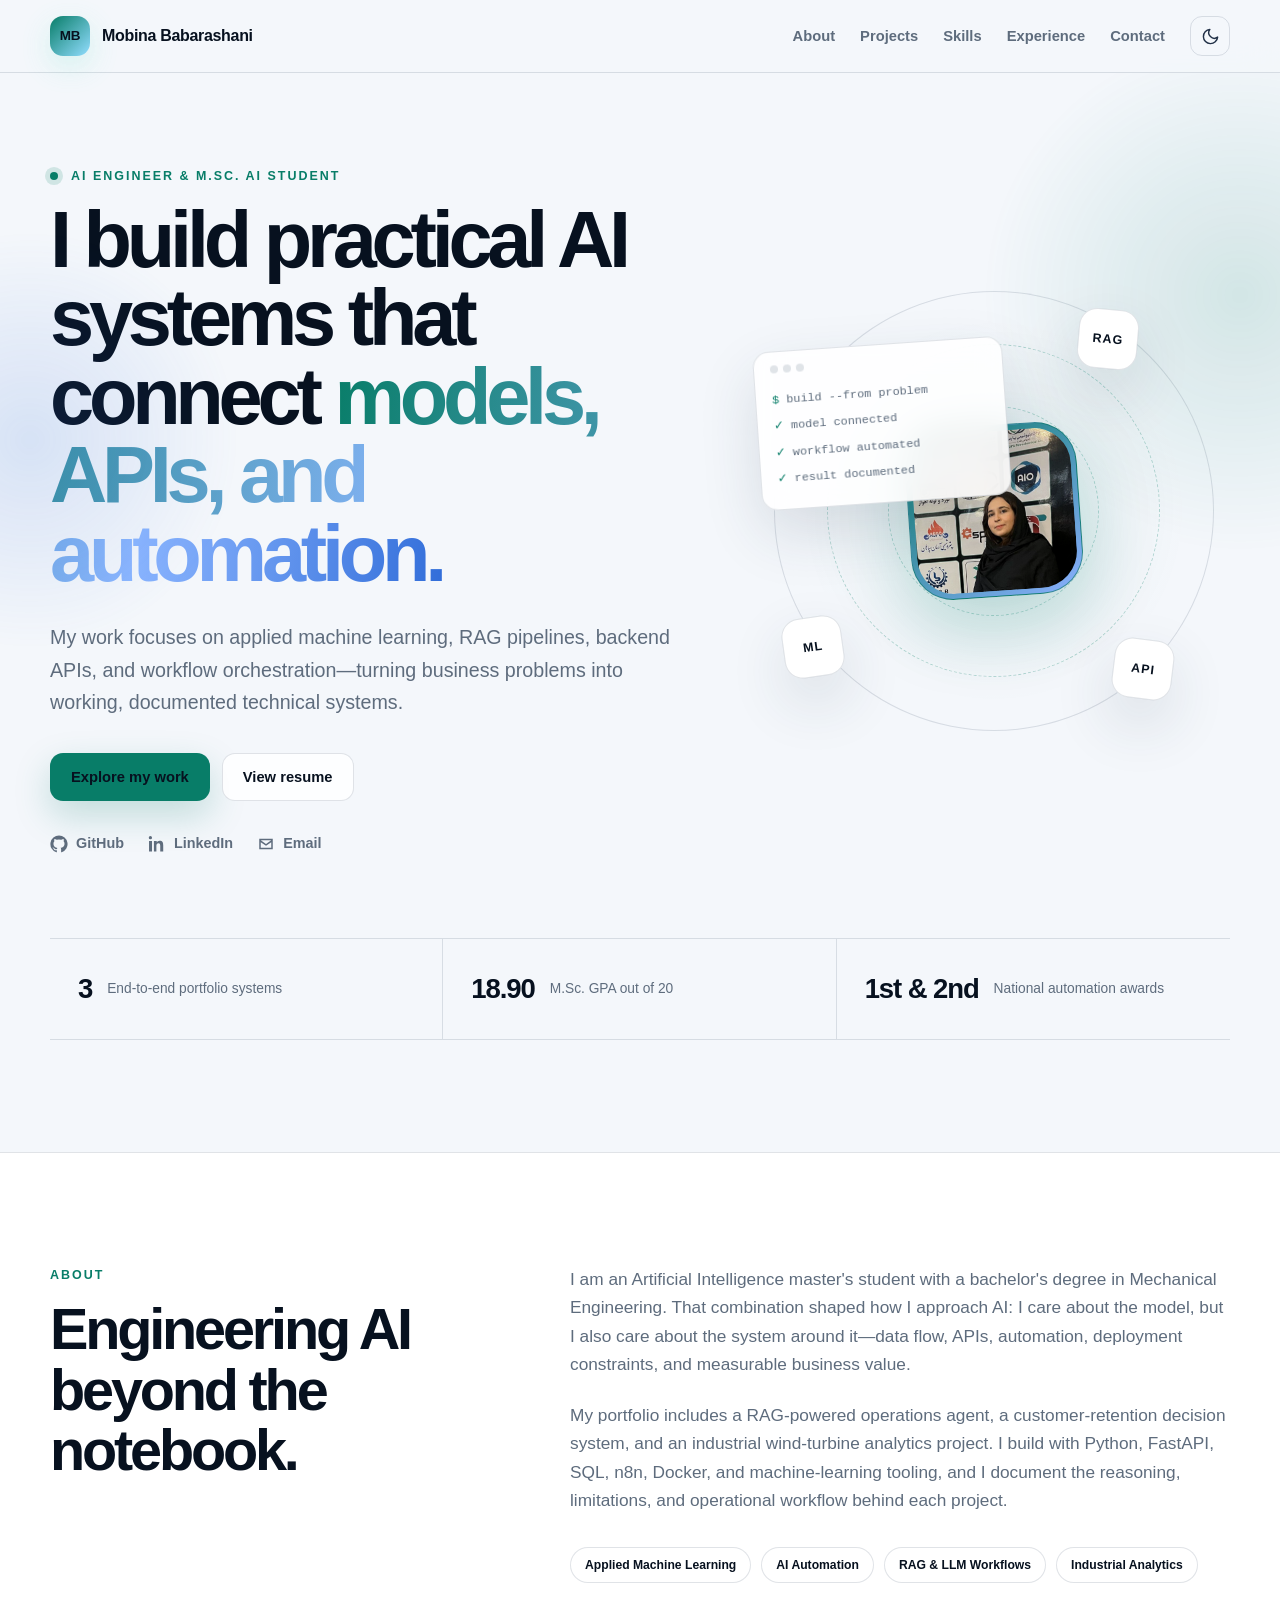
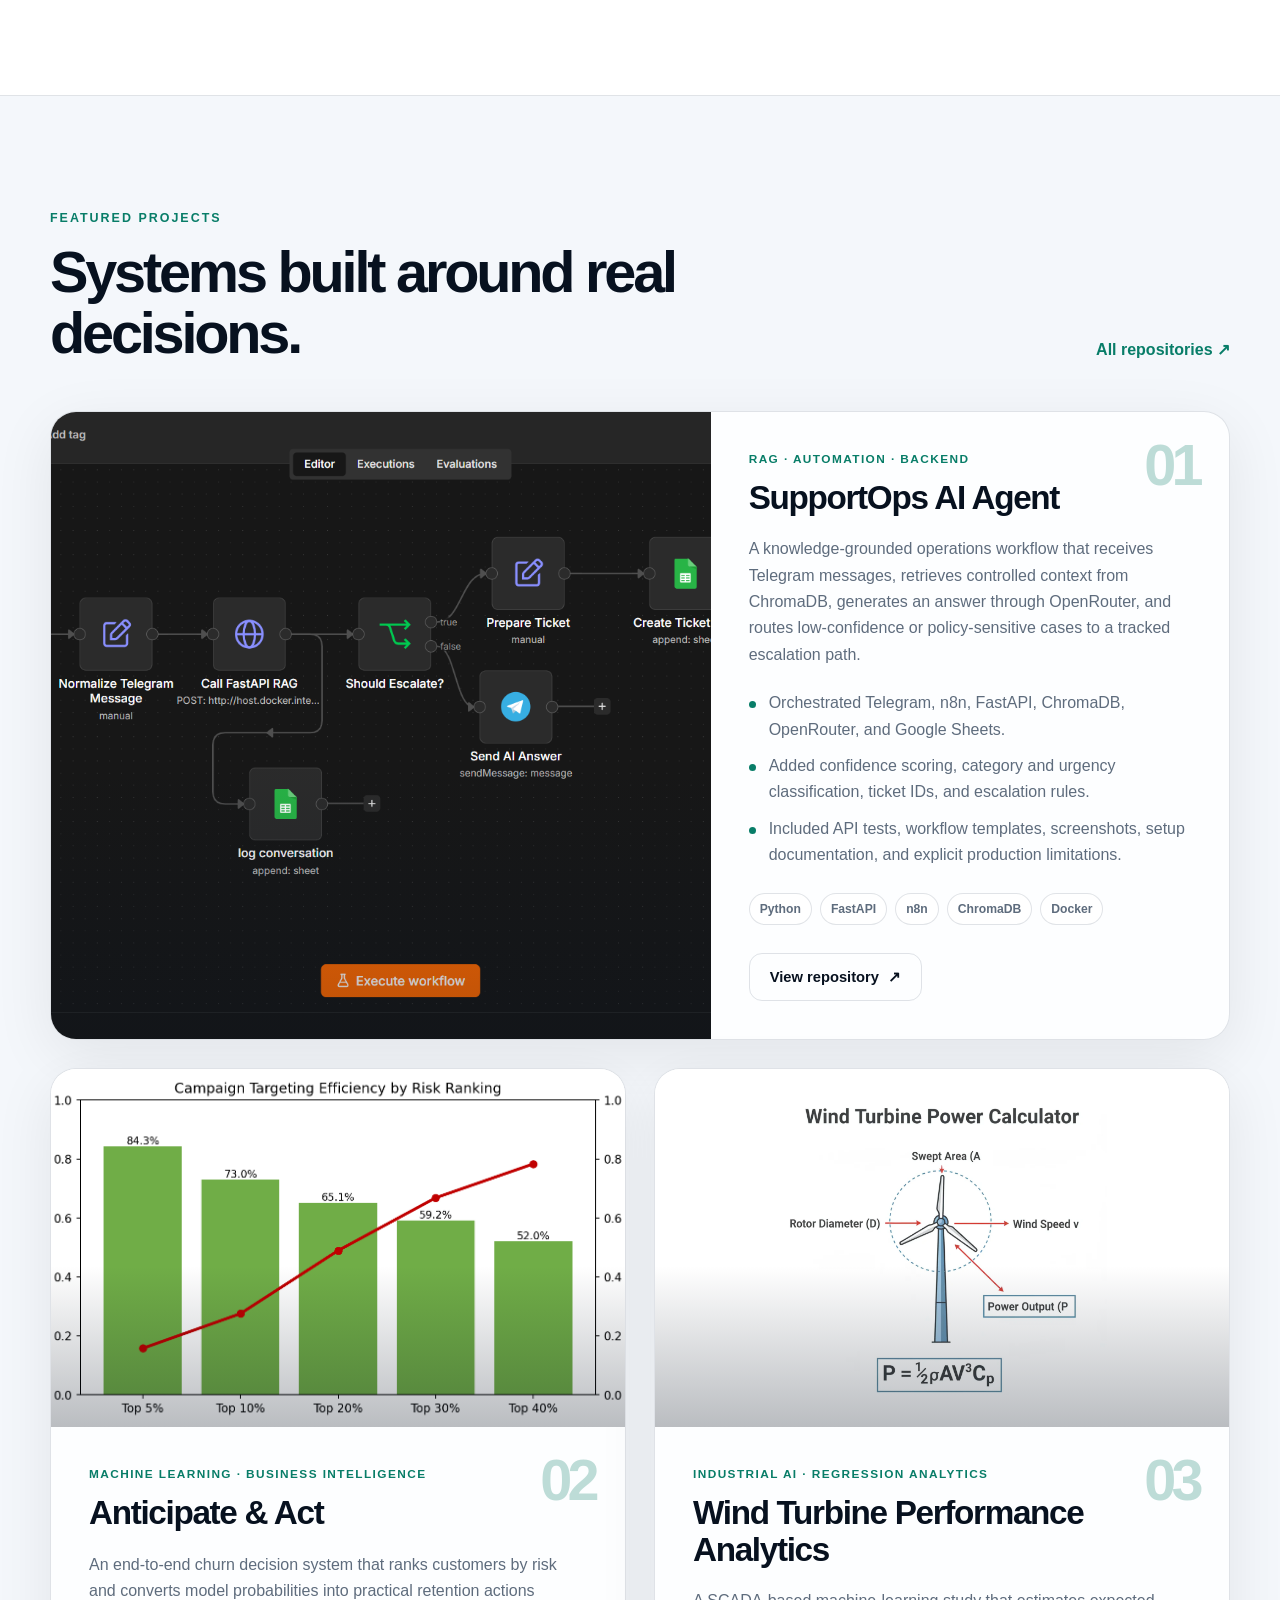
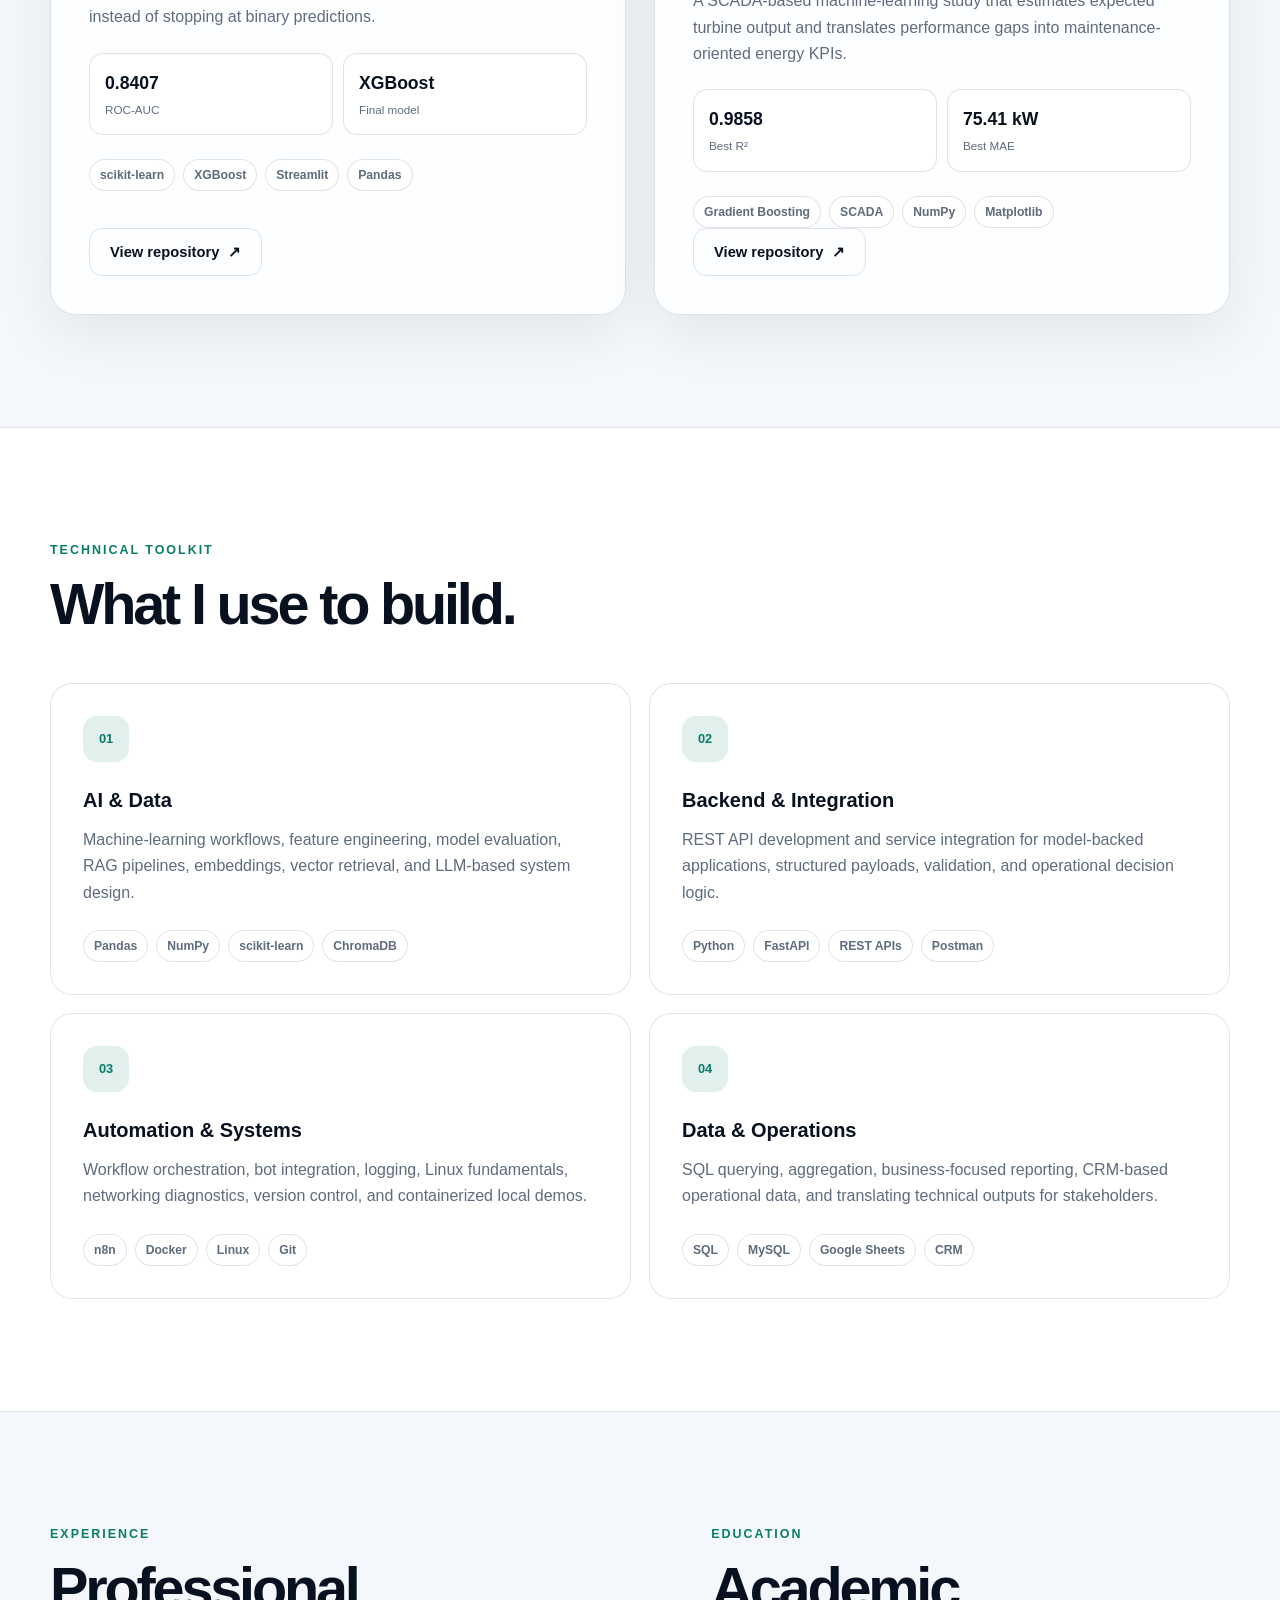
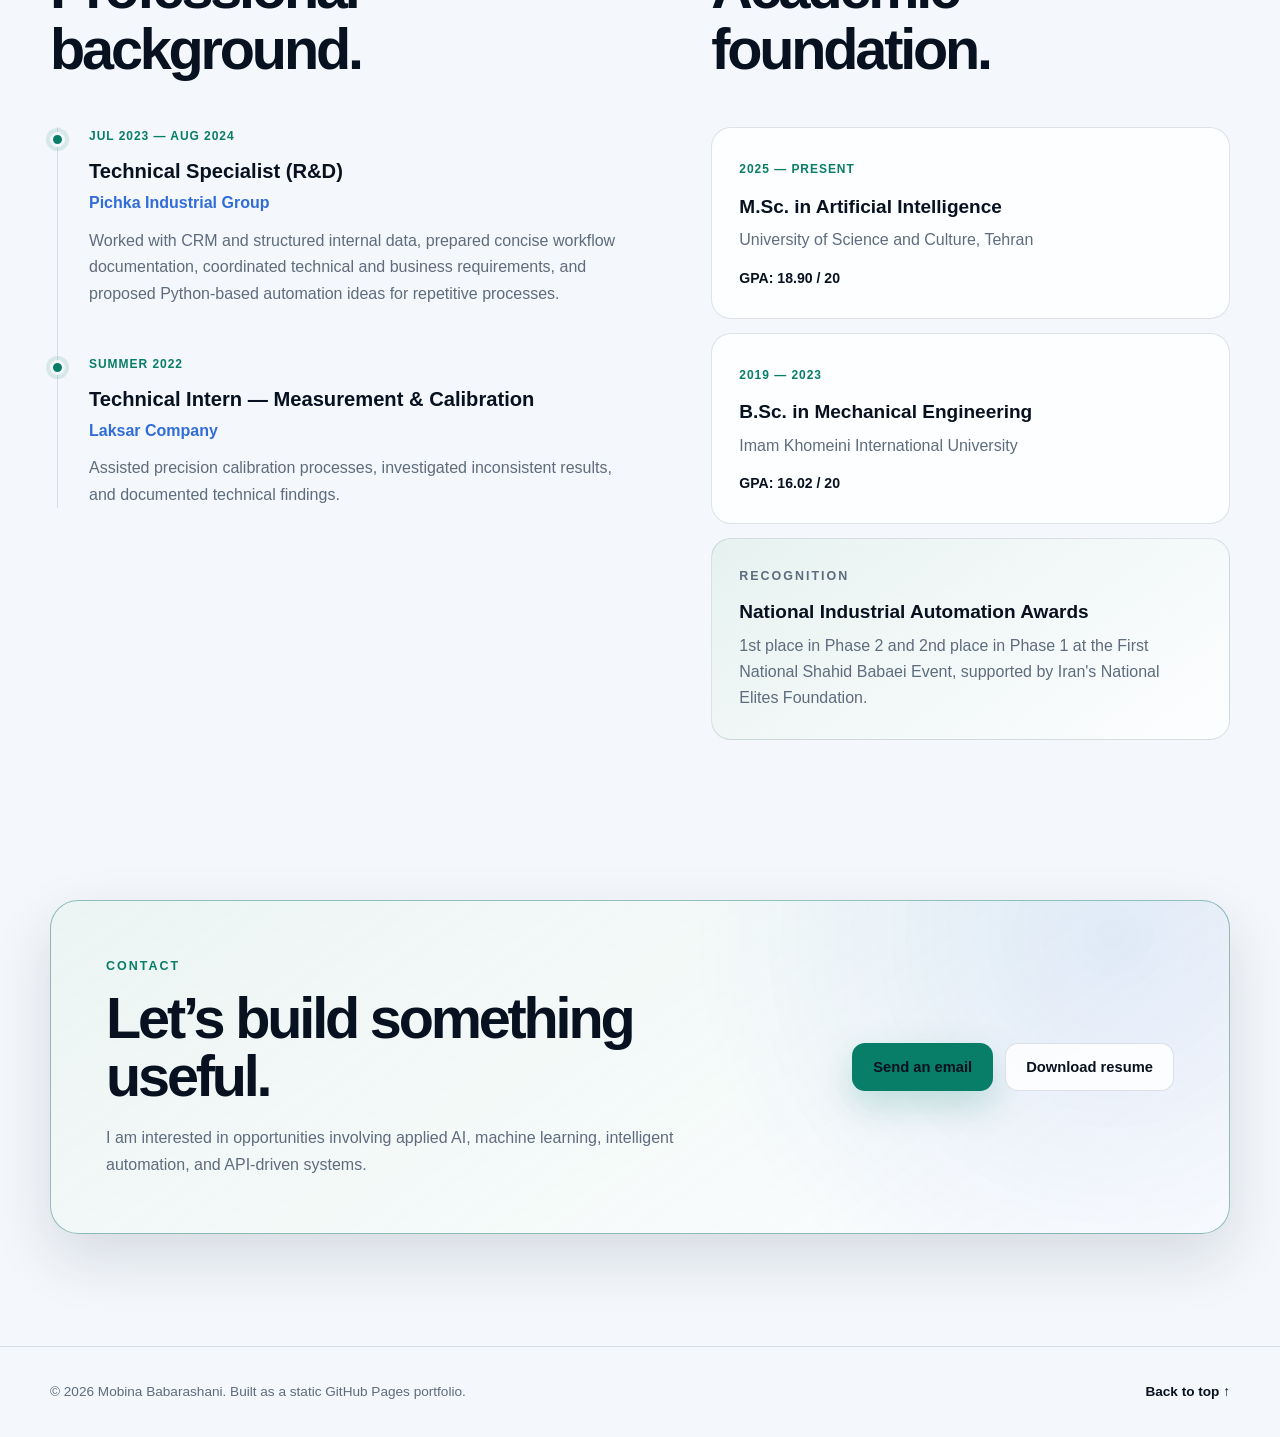
==== index.html @ 26fe984a "Add files via upload Publish personal portfolio website" ====
<!doctype html>
<html lang="en" data-theme="dark">
<head>
  <meta charset="utf-8">
  <meta name="viewport" content="width=device-width, initial-scale=1">
  <meta name="description" content="Portfolio of Mobina Babarashani, an AI Engineer focused on applied machine learning, RAG systems, API orchestration, and workflow automation.">
  <meta name="author" content="Mobina Babarashani">
  <meta name="theme-color" content="#07111f">
  <meta property="og:title" content="Mobina Babarashani | AI Engineer">
  <meta property="og:description" content="Applied machine learning, RAG systems, APIs, and workflow automation.">
  <meta property="og:type" content="website">
  <meta property="og:url" content="https://mobinababarashani.github.io/">
  <meta property="og:image" content="https://mobinababarashani.github.io/assets/images/portfolio-preview.png">
  <meta name="twitter:card" content="summary_large_image">
  <title>Mobina Babarashani | AI Engineer</title>
  <link rel="icon" href="assets/images/favicon.svg" type="image/svg+xml">
  <link rel="stylesheet" href="styles.css">
  <script type="application/ld+json">
  {
    "@context": "https://schema.org",
    "@type": "Person",
    "name": "Mobina Babarashani",
    "jobTitle": "AI Engineer",
    "url": "https://mobinababarashani.github.io/",
    "email": "mailto:mobinababarashani@gmail.com",
    "sameAs": [
      "https://github.com/mobinababarashani",
      "https://ir.linkedin.com/in/mobina-babarashani"
    ],
    "alumniOf": [
      {"@type": "CollegeOrUniversity", "name": "University of Science and Culture"},
      {"@type": "CollegeOrUniversity", "name": "Imam Khomeini International University"}
    ]
  }
  </script>
</head>
<body>
  <a class="skip-link" href="#main-content">Skip to content</a>

  <header class="site-header" id="top">
    <nav class="nav container" aria-label="Primary navigation">
      <a class="brand" href="#top" aria-label="Mobina Babarashani home">
        <span class="brand-mark">MB</span>
        <span class="brand-name">Mobina Babarashani</span>
      </a>

      <button class="nav-toggle" type="button" aria-expanded="false" aria-controls="nav-links" aria-label="Open navigation">
        <span></span><span></span><span></span>
      </button>

      <div class="nav-links" id="nav-links">
        <a href="#about">About</a>
        <a href="#projects">Projects</a>
        <a href="#skills">Skills</a>
        <a href="#experience">Experience</a>
        <a href="#contact">Contact</a>
        <button class="theme-toggle" type="button" aria-label="Switch color theme" title="Switch color theme">
          <svg class="sun-icon" viewBox="0 0 24 24" aria-hidden="true"><circle cx="12" cy="12" r="4"/><path d="M12 2v2M12 20v2M4.93 4.93l1.42 1.42M17.66 17.66l1.41 1.41M2 12h2M20 12h2M4.93 19.07l1.42-1.42M17.66 6.34l1.41-1.41"/></svg>
          <svg class="moon-icon" viewBox="0 0 24 24" aria-hidden="true"><path d="M21 12.79A9 9 0 1 1 11.21 3 7 7 0 0 0 21 12.79z"/></svg>
        </button>
      </div>
    </nav>
  </header>

  <main id="main-content">
    <section class="hero section">
      <div class="hero-glow hero-glow-one" aria-hidden="true"></div>
      <div class="hero-glow hero-glow-two" aria-hidden="true"></div>
      <div class="container hero-grid">
        <div class="hero-copy reveal">
          <p class="eyebrow"><span class="status-dot"></span> AI Engineer & M.Sc. AI Student</p>
          <h1>I build practical AI systems that connect <span>models, APIs, and automation.</span></h1>
          <p class="hero-lead">
            My work focuses on applied machine learning, RAG pipelines, backend APIs, and workflow orchestration—turning business problems into working, documented technical systems.
          </p>
          <div class="hero-actions">
            <a class="button button-primary" href="#projects">Explore my work</a>
            <a class="button button-secondary" href="assets/files/Mobina-Babarashani-Resume.pdf" target="_blank" rel="noopener">View resume</a>
          </div>
          <div class="hero-links" aria-label="Social links">
            <a href="https://github.com/mobinababarashani" target="_blank" rel="noopener noreferrer">
              <svg viewBox="0 0 24 24" aria-hidden="true"><path d="M12 .7a11.5 11.5 0 0 0-3.64 22.41c.58.11.79-.25.79-.56v-2.23c-3.23.7-3.91-1.37-3.91-1.37-.53-1.34-1.29-1.7-1.29-1.7-1.05-.72.08-.7.08-.7 1.17.08 1.78 1.2 1.78 1.2 1.04 1.78 2.72 1.26 3.38.97.1-.75.4-1.26.74-1.55-2.58-.29-5.29-1.29-5.29-5.73 0-1.27.45-2.3 1.2-3.12-.12-.29-.52-1.48.11-3.08 0 0 .98-.31 3.16 1.19a10.94 10.94 0 0 1 5.76 0c2.19-1.5 3.16-1.19 3.16-1.19.63 1.6.23 2.79.11 3.08.75.82 1.2 1.85 1.2 3.12 0 4.45-2.72 5.43-5.31 5.72.42.36.79 1.07.79 2.16v3.21c0 .31.21.68.8.56A11.5 11.5 0 0 0 12 .7Z"/></svg>
              GitHub
            </a>
            <a href="https://ir.linkedin.com/in/mobina-babarashani" target="_blank" rel="noopener noreferrer">
              <svg viewBox="0 0 24 24" aria-hidden="true"><path d="M5.37 3.5A2.18 2.18 0 1 1 1 3.5a2.18 2.18 0 0 1 4.37 0ZM1.38 8h3.98v14H1.38V8Zm6.5 0h3.82v1.91h.05c.53-1.01 1.83-2.08 3.77-2.08 4.03 0 4.78 2.66 4.78 6.11V22h-3.98v-7.14c0-1.7-.03-3.9-2.38-3.9-2.38 0-2.75 1.86-2.75 3.78V22H7.88V8Z"/></svg>
              LinkedIn
            </a>
            <a href="mailto:mobinababarashani@gmail.com">
              <svg viewBox="0 0 24 24" aria-hidden="true"><path d="M3 5h18v14H3V5Zm9 7 7-5H5l7 5Zm0 2.45L5 9.5V17h14V9.5l-7 4.95Z"/></svg>
              Email
            </a>
          </div>
        </div>

        <div class="hero-visual reveal" aria-label="Selected engineering focus areas">
          <div class="orbit-card">
            <div class="profile-portrait"><img src="assets/images/mobina-profile.webp" alt="Portrait of Mobina Babarashani"></div>
            <div class="orbit orbit-one"><span>RAG</span></div>
            <div class="orbit orbit-two"><span>ML</span></div>
            <div class="orbit orbit-three"><span>API</span></div>
            <div class="terminal-card" aria-hidden="true">
              <div class="terminal-top"><i></i><i></i><i></i></div>
              <code><span>$</span> build --from problem<br><span>✓</span> model connected<br><span>✓</span> workflow automated<br><span>✓</span> result documented</code>
            </div>
          </div>
        </div>
      </div>

      <div class="container hero-metrics reveal">
        <div><strong>3</strong><span>End-to-end portfolio systems</span></div>
        <div><strong>18.90</strong><span>M.Sc. GPA out of 20</span></div>
        <div><strong>1st & 2nd</strong><span>National automation awards</span></div>
      </div>
    </section>

    <section class="section section-muted" id="about">
      <div class="container two-column">
        <div class="section-heading reveal">
          <p class="eyebrow">About</p>
          <h2>Engineering AI beyond the notebook.</h2>
        </div>
        <div class="about-copy reveal">
          <p>
            I am an Artificial Intelligence master's student with a bachelor's degree in Mechanical Engineering. That combination shaped how I approach AI: I care about the model, but I also care about the system around it—data flow, APIs, automation, deployment constraints, and measurable business value.
          </p>
          <p>
            My portfolio includes a RAG-powered operations agent, a customer-retention decision system, and an industrial wind-turbine analytics project. I build with Python, FastAPI, SQL, n8n, Docker, and machine-learning tooling, and I document the reasoning, limitations, and operational workflow behind each project.
          </p>
          <div class="focus-list">
            <span>Applied Machine Learning</span>
            <span>AI Automation</span>
            <span>RAG & LLM Workflows</span>
            <span>Industrial Analytics</span>
          </div>
        </div>
      </div>
    </section>

    <section class="section" id="projects">
      <div class="container">
        <div class="section-heading project-heading reveal">
          <div>
            <p class="eyebrow">Featured projects</p>
            <h2>Systems built around real decisions.</h2>
          </div>
          <a class="text-link" href="https://github.com/mobinababarashani?tab=repositories" target="_blank" rel="noopener noreferrer">All repositories <span>↗</span></a>
        </div>

        <article class="project project-featured reveal">
          <div class="project-media">
            <img src="assets/images/supportops-workflow.png" alt="n8n workflow connecting Telegram, FastAPI, Google Sheets, and escalation logic" loading="lazy">
          </div>
          <div class="project-content">
            <div class="project-number">01</div>
            <p class="project-type">RAG · Automation · Backend</p>
            <h3>SupportOps AI Agent</h3>
            <p>
              A knowledge-grounded operations workflow that receives Telegram messages, retrieves controlled context from ChromaDB, generates an answer through OpenRouter, and routes low-confidence or policy-sensitive cases to a tracked escalation path.
            </p>
            <ul class="project-points">
              <li>Orchestrated Telegram, n8n, FastAPI, ChromaDB, OpenRouter, and Google Sheets.</li>
              <li>Added confidence scoring, category and urgency classification, ticket IDs, and escalation rules.</li>
              <li>Included API tests, workflow templates, screenshots, setup documentation, and explicit production limitations.</li>
            </ul>
            <div class="tags"><span>Python</span><span>FastAPI</span><span>n8n</span><span>ChromaDB</span><span>Docker</span></div>
            <a class="button button-project" href="https://github.com/mobinababarashani/telegram-rag-supportops-agent" target="_blank" rel="noopener noreferrer">View repository <span>↗</span></a>
          </div>
        </article>

        <div class="project-grid">
          <article class="project project-card reveal">
            <div class="project-media">
              <img src="assets/images/churn-campaign-lift.png" alt="Campaign targeting efficiency chart for customer churn risk ranking" loading="lazy">
            </div>
            <div class="project-content">
              <div class="project-number">02</div>
              <p class="project-type">Machine Learning · Business Intelligence</p>
              <h3>Anticipate & Act</h3>
              <p>
                An end-to-end churn decision system that ranks customers by risk and converts model probabilities into practical retention actions instead of stopping at binary predictions.
              </p>
              <div class="mini-metrics">
                <div><strong>0.8407</strong><span>ROC-AUC</span></div>
                <div><strong>XGBoost</strong><span>Final model</span></div>
              </div>
              <div class="tags"><span>scikit-learn</span><span>XGBoost</span><span>Streamlit</span><span>Pandas</span></div>
              <a class="button button-project" href="https://github.com/mobinababarashani/Anticipate-Act-Optimizing-Customer-Retention-Strategies" target="_blank" rel="noopener noreferrer">View repository <span>↗</span></a>
            </div>
          </article>

          <article class="project project-card reveal">
            <div class="project-media">
              <img src="assets/images/wind-turbine-power-calculator.webp" alt="Wind turbine power calculator diagram showing rotor diameter, swept area, wind speed, and power output" loading="lazy">
            </div>
            <div class="project-content">
              <div class="project-number">03</div>
              <p class="project-type">Industrial AI · Regression Analytics</p>
              <h3>Wind Turbine Performance Analytics</h3>
              <p>
                A SCADA-based machine-learning study that estimates expected turbine output and translates performance gaps into maintenance-oriented energy KPIs.
              </p>
              <div class="mini-metrics">
                <div><strong>0.9858</strong><span>Best R²</span></div>
                <div><strong>75.41 kW</strong><span>Best MAE</span></div>
              </div>
              <div class="tags"><span>Gradient Boosting</span><span>SCADA</span><span>NumPy</span><span>Matplotlib</span></div>
              <a class="button button-project" href="https://github.com/mobinababarashani/wind-turbine-power-prediction" target="_blank" rel="noopener noreferrer">View repository <span>↗</span></a>
            </div>
          </article>
        </div>
      </div>
    </section>

    <section class="section section-muted" id="skills">
      <div class="container">
        <div class="section-heading reveal">
          <p class="eyebrow">Technical toolkit</p>
          <h2>What I use to build.</h2>
        </div>
        <div class="skills-grid">
          <article class="skill-card reveal">
            <div class="skill-icon">01</div>
            <h3>AI & Data</h3>
            <p>Machine-learning workflows, feature engineering, model evaluation, RAG pipelines, embeddings, vector retrieval, and LLM-based system design.</p>
            <div class="tags"><span>Pandas</span><span>NumPy</span><span>scikit-learn</span><span>ChromaDB</span></div>
          </article>
          <article class="skill-card reveal">
            <div class="skill-icon">02</div>
            <h3>Backend & Integration</h3>
            <p>REST API development and service integration for model-backed applications, structured payloads, validation, and operational decision logic.</p>
            <div class="tags"><span>Python</span><span>FastAPI</span><span>REST APIs</span><span>Postman</span></div>
          </article>
          <article class="skill-card reveal">
            <div class="skill-icon">03</div>
            <h3>Automation & Systems</h3>
            <p>Workflow orchestration, bot integration, logging, Linux fundamentals, networking diagnostics, version control, and containerized local demos.</p>
            <div class="tags"><span>n8n</span><span>Docker</span><span>Linux</span><span>Git</span></div>
          </article>
          <article class="skill-card reveal">
            <div class="skill-icon">04</div>
            <h3>Data & Operations</h3>
            <p>SQL querying, aggregation, business-focused reporting, CRM-based operational data, and translating technical outputs for stakeholders.</p>
            <div class="tags"><span>SQL</span><span>MySQL</span><span>Google Sheets</span><span>CRM</span></div>
          </article>
        </div>
      </div>
    </section>

    <section class="section" id="experience">
      <div class="container experience-layout">
        <div>
          <div class="section-heading reveal">
            <p class="eyebrow">Experience</p>
            <h2>Professional background.</h2>
          </div>
          <div class="timeline">
            <article class="timeline-item reveal">
              <div class="timeline-marker"></div>
              <div class="timeline-time">Jul 2023 — Aug 2024</div>
              <h3>Technical Specialist (R&D)</h3>
              <p class="timeline-place">Pichka Industrial Group</p>
              <p>Worked with CRM and structured internal data, prepared concise workflow documentation, coordinated technical and business requirements, and proposed Python-based automation ideas for repetitive processes.</p>
            </article>
            <article class="timeline-item reveal">
              <div class="timeline-marker"></div>
              <div class="timeline-time">Summer 2022</div>
              <h3>Technical Intern — Measurement & Calibration</h3>
              <p class="timeline-place">Laksar Company</p>
              <p>Assisted precision calibration processes, investigated inconsistent results, and documented technical findings.</p>
            </article>
          </div>
        </div>

        <div>
          <div class="section-heading reveal">
            <p class="eyebrow">Education</p>
            <h2>Academic foundation.</h2>
          </div>
          <div class="education-cards">
            <article class="education-card reveal">
              <span>2025 — Present</span>
              <h3>M.Sc. in Artificial Intelligence</h3>
              <p>University of Science and Culture, Tehran</p>
              <strong>GPA: 18.90 / 20</strong>
            </article>
            <article class="education-card reveal">
              <span>2019 — 2023</span>
              <h3>B.Sc. in Mechanical Engineering</h3>
              <p>Imam Khomeini International University</p>
              <strong>GPA: 16.02 / 20</strong>
            </article>
            <article class="award-card reveal">
              <p class="eyebrow">Recognition</p>
              <h3>National Industrial Automation Awards</h3>
              <p>1st place in Phase 2 and 2nd place in Phase 1 at the First National Shahid Babaei Event, supported by Iran's National Elites Foundation.</p>
            </article>
          </div>
        </div>
      </div>
    </section>

    <section class="section contact-section" id="contact">
      <div class="container contact-card reveal">
        <div>
          <p class="eyebrow">Contact</p>
          <h2>Let’s build something useful.</h2>
          <p>I am interested in opportunities involving applied AI, machine learning, intelligent automation, and API-driven systems.</p>
        </div>
        <div class="contact-actions">
          <a class="button button-primary" href="mailto:mobinababarashani@gmail.com">Send an email</a>
          <a class="button button-secondary" href="assets/files/Mobina-Babarashani-Resume.pdf" download>Download resume</a>
        </div>
      </div>
    </section>
  </main>

  <footer class="site-footer">
    <div class="container footer-inner">
      <p>© <span id="year"></span> Mobina Babarashani. Built as a static GitHub Pages portfolio.</p>
      <a href="#top">Back to top ↑</a>
    </div>
  </footer>

  <script src="script.js"></script>
</body>
</html>
---- styles.css ----
:root {
  --bg: #07111f;
  --bg-elevated: #0b1728;
  --bg-soft: #0d1c30;
  --surface: rgba(17, 32, 51, 0.78);
  --surface-solid: #112033;
  --text: #f4f7fb;
  --text-muted: #a9b6c7;
  --heading: #ffffff;
  --border: rgba(158, 177, 199, 0.18);
  --accent: #65e6c4;
  --accent-strong: #25cda1;
  --accent-blue: #77a8ff;
  --shadow: 0 28px 80px rgba(0, 0, 0, 0.28);
  --header-bg: rgba(7, 17, 31, 0.82);
  --max-width: 1180px;
}

html[data-theme="light"] {
  --bg: #f4f7fb;
  --bg-elevated: #ffffff;
  --bg-soft: #eaf0f7;
  --surface: rgba(255, 255, 255, 0.82);
  --surface-solid: #ffffff;
  --text: #213047;
  --text-muted: #5e6c7d;
  --heading: #07111f;
  --border: rgba(20, 45, 75, 0.13);
  --accent: #087d68;
  --accent-strong: #006b57;
  --accent-blue: #316dd9;
  --shadow: 0 24px 60px rgba(32, 54, 80, 0.14);
  --header-bg: rgba(244, 247, 251, 0.86);
}

* { box-sizing: border-box; }
html { scroll-behavior: smooth; scroll-padding-top: 88px; }
body {
  margin: 0;
  background: var(--bg);
  color: var(--text);
  font-family: Inter, ui-sans-serif, -apple-system, BlinkMacSystemFont, "Segoe UI", sans-serif;
  line-height: 1.65;
  text-rendering: optimizeLegibility;
  transition: background-color .25s ease, color .25s ease;
}

body::before {
  content: "";
  position: fixed;
  inset: 0;
  pointer-events: none;
  opacity: .24;
  background-image: linear-gradient(rgba(255,255,255,.018) 1px, transparent 1px), linear-gradient(90deg, rgba(255,255,255,.018) 1px, transparent 1px);
  background-size: 36px 36px;
  mask-image: linear-gradient(to bottom, black, transparent 65%);
  z-index: -1;
}

img { display: block; max-width: 100%; }
a { color: inherit; }
button, a { -webkit-tap-highlight-color: transparent; }

.skip-link {
  position: fixed;
  left: 16px;
  top: -60px;
  z-index: 9999;
  padding: 10px 14px;
  background: var(--accent);
  color: #07111f;
  border-radius: 10px;
  text-decoration: none;
  font-weight: 800;
}
.skip-link:focus { top: 16px; }

.container { width: min(calc(100% - 40px), var(--max-width)); margin-inline: auto; }
.section { position: relative; padding: 112px 0; overflow: clip; }
.section-muted { background: var(--bg-elevated); border-block: 1px solid var(--border); }

.site-header {
  position: fixed;
  inset: 0 0 auto;
  z-index: 1000;
  background: var(--header-bg);
  border-bottom: 1px solid var(--border);
  backdrop-filter: blur(18px);
}
.nav { min-height: 72px; display: flex; align-items: center; justify-content: space-between; gap: 28px; }
.brand { display: inline-flex; align-items: center; gap: 12px; text-decoration: none; font-weight: 800; letter-spacing: -.02em; }
.brand-mark { display: grid; place-items: center; width: 40px; height: 40px; border-radius: 13px; color: #07111f; background: linear-gradient(135deg, var(--accent), #92ddff); font-size: .84rem; box-shadow: 0 10px 30px rgba(75, 220, 187, .2); }
.brand-name { color: var(--heading); }
.nav-links { display: flex; align-items: center; gap: 25px; }
.nav-links > a { position: relative; color: var(--text-muted); font-size: .92rem; font-weight: 650; text-decoration: none; }
.nav-links > a::after { content: ""; position: absolute; left: 0; right: 100%; bottom: -8px; height: 2px; background: var(--accent); transition: right .2s ease; }
.nav-links > a:hover, .nav-links > a:focus-visible { color: var(--heading); }
.nav-links > a:hover::after, .nav-links > a:focus-visible::after { right: 0; }

.theme-toggle, .nav-toggle { border: 0; cursor: pointer; color: var(--text); background: transparent; }
.theme-toggle { width: 40px; height: 40px; display: grid; place-items: center; border: 1px solid var(--border); border-radius: 12px; }
.theme-toggle:hover { background: var(--bg-soft); }
.theme-toggle svg { width: 19px; height: 19px; fill: none; stroke: currentColor; stroke-width: 1.8; stroke-linecap: round; stroke-linejoin: round; }
html[data-theme="dark"] .sun-icon { display: block; }
html[data-theme="dark"] .moon-icon { display: none; }
html[data-theme="light"] .sun-icon { display: none; }
html[data-theme="light"] .moon-icon { display: block; }
.nav-toggle { display: none; width: 42px; height: 42px; padding: 9px; }
.nav-toggle span { display: block; height: 2px; margin: 5px 0; background: currentColor; border-radius: 2px; transition: transform .2s ease, opacity .2s ease; }

.hero { min-height: 100vh; padding-top: 166px; display: block; }
.hero-grid { display: grid; grid-template-columns: minmax(0, 1.14fr) minmax(360px, .86fr); align-items: center; gap: 80px; }
.eyebrow { margin: 0 0 14px; color: var(--accent); font-size: .78rem; font-weight: 800; letter-spacing: .16em; text-transform: uppercase; }
.status-dot { display: inline-block; width: 8px; height: 8px; margin-right: 8px; border-radius: 50%; background: var(--accent); box-shadow: 0 0 0 5px color-mix(in srgb, var(--accent) 15%, transparent); }
.hero h1 { max-width: 770px; margin: 0; color: var(--heading); font-size: clamp(3.25rem, 6.2vw, 6.4rem); line-height: .99; letter-spacing: -.066em; }
.hero h1 span { color: transparent; background: linear-gradient(100deg, var(--accent), #8cb6ff 68%, var(--accent-blue)); background-clip: text; -webkit-background-clip: text; }
.hero-lead { max-width: 700px; margin: 28px 0 0; color: var(--text-muted); font-size: clamp(1.05rem, 1.7vw, 1.23rem); }
.hero-actions, .contact-actions { display: flex; flex-wrap: wrap; gap: 12px; margin-top: 34px; }
.button { display: inline-flex; align-items: center; justify-content: center; gap: 9px; min-height: 48px; padding: 0 20px; border: 1px solid transparent; border-radius: 13px; font-size: .92rem; font-weight: 800; text-decoration: none; transition: transform .18s ease, background-color .18s ease, border-color .18s ease; }
.button:hover { transform: translateY(-2px); }
.button-primary { background: var(--accent); color: #07111f; box-shadow: 0 14px 36px color-mix(in srgb, var(--accent) 22%, transparent); }
.button-primary:hover { background: color-mix(in srgb, var(--accent) 88%, white); }
.button-secondary { color: var(--heading); border-color: var(--border); background: var(--surface); }
.button-secondary:hover { border-color: color-mix(in srgb, var(--accent) 58%, var(--border)); }
.hero-links { display: flex; flex-wrap: wrap; gap: 24px; margin-top: 31px; }
.hero-links a { display: inline-flex; align-items: center; gap: 8px; color: var(--text-muted); font-weight: 700; font-size: .9rem; text-decoration: none; }
.hero-links a:hover { color: var(--heading); }
.hero-links svg { width: 18px; height: 18px; fill: currentColor; }

.hero-visual { position: relative; min-height: 520px; display: grid; place-items: center; }
.orbit-card { position: relative; width: min(440px, 100%); aspect-ratio: 1; display: grid; place-items: center; border: 1px solid var(--border); border-radius: 50%; background: radial-gradient(circle at center, color-mix(in srgb, var(--accent) 9%, transparent), transparent 62%); }
.orbit-card::before, .orbit-card::after { content: ""; position: absolute; inset: 12%; border: 1px dashed color-mix(in srgb, var(--accent) 28%, transparent); border-radius: 50%; animation: spin 30s linear infinite; }
.orbit-card::after { inset: 26%; animation-direction: reverse; animation-duration: 22s; }
.profile-portrait { position: relative; z-index: 2; width: 172px; height: 172px; padding: 5px; overflow: hidden; border: 1px solid color-mix(in srgb, var(--accent) 54%, var(--border)); border-radius: 42px; background: linear-gradient(145deg, var(--accent), #8aafff); box-shadow: 0 28px 70px color-mix(in srgb, var(--accent) 22%, transparent); transform: rotate(-4deg); }
.profile-portrait img { display: block; width: 100%; height: 100%; border-radius: 37px; object-fit: cover; object-position: center; }
.orbit { position: absolute; z-index: 3; display: grid; place-items: center; width: 60px; height: 60px; border: 1px solid var(--border); border-radius: 18px; background: var(--surface-solid); box-shadow: var(--shadow); color: var(--heading); font-size: .78rem; font-weight: 900; letter-spacing: .08em; }
.orbit-one { top: 4%; right: 17%; transform: rotate(5deg); }
.orbit-two { bottom: 12%; left: 2%; transform: rotate(-8deg); }
.orbit-three { bottom: 7%; right: 9%; transform: rotate(7deg); }
.terminal-card { position: absolute; left: -4%; top: 12%; z-index: 4; width: 250px; padding: 13px 16px 18px; border: 1px solid var(--border); border-radius: 16px; background: color-mix(in srgb, var(--bg-elevated) 88%, transparent); box-shadow: var(--shadow); backdrop-filter: blur(16px); transform: rotate(-4deg); }
.terminal-top { display: flex; gap: 5px; margin-bottom: 12px; }
.terminal-top i { width: 8px; height: 8px; border-radius: 50%; background: var(--border); }
.terminal-card code { color: var(--text-muted); font-family: "SFMono-Regular", Consolas, monospace; font-size: .74rem; line-height: 1.8; }
.terminal-card code span { color: var(--accent); }
.hero-glow { position: absolute; border-radius: 50%; filter: blur(4px); pointer-events: none; }
.hero-glow-one { width: 420px; height: 420px; left: -180px; top: 20%; background: radial-gradient(circle, color-mix(in srgb, var(--accent-blue) 15%, transparent), transparent 70%); }
.hero-glow-two { width: 520px; height: 520px; right: -220px; top: 3%; background: radial-gradient(circle, color-mix(in srgb, var(--accent) 14%, transparent), transparent 70%); }
.hero-metrics { display: grid; grid-template-columns: repeat(3, 1fr); margin-top: 82px; border-block: 1px solid var(--border); }
.hero-metrics div { display: grid; grid-template-columns: auto 1fr; align-items: center; gap: 15px; min-height: 100px; padding: 22px 28px; border-right: 1px solid var(--border); }
.hero-metrics div:last-child { border-right: 0; }
.hero-metrics strong { color: var(--heading); font-size: 1.72rem; letter-spacing: -.04em; white-space: nowrap; }
.hero-metrics span { color: var(--text-muted); font-size: .86rem; line-height: 1.4; }

.section-heading { margin-bottom: 48px; }
.section-heading h2 { max-width: 720px; margin: 0; color: var(--heading); font-size: clamp(2.25rem, 4.5vw, 4.4rem); line-height: 1.05; letter-spacing: -.055em; }
.two-column { display: grid; grid-template-columns: .8fr 1.2fr; gap: 80px; align-items: start; }
.about-copy { max-width: 720px; }
.about-copy p { margin: 0 0 22px; color: var(--text-muted); font-size: 1.08rem; }
.focus-list { display: flex; flex-wrap: wrap; gap: 10px; margin-top: 32px; }
.focus-list span, .tags span { display: inline-flex; align-items: center; min-height: 30px; padding: 5px 10px; border: 1px solid var(--border); border-radius: 999px; background: color-mix(in srgb, var(--surface-solid) 70%, transparent); color: var(--text-muted); font-size: .76rem; font-weight: 750; }
.focus-list span { color: var(--heading); min-height: 36px; padding-inline: 14px; }

.project-heading { display: flex; align-items: end; justify-content: space-between; gap: 32px; }
.text-link { flex: none; color: var(--accent); font-weight: 800; text-decoration: none; }
.text-link:hover span { display: inline-block; transform: translate(2px, -2px); }
.project { border: 1px solid var(--border); border-radius: 26px; background: var(--surface); box-shadow: 0 16px 60px rgba(0,0,0,.08); overflow: hidden; }
.project-featured { display: grid; grid-template-columns: 1.12fr .88fr; margin-bottom: 28px; }
.project-grid { display: grid; grid-template-columns: repeat(2, 1fr); gap: 28px; }
.project-card { display: flex; flex-direction: column; }
.project-media { position: relative; overflow: hidden; min-height: 300px; background: #0b1220; }
.project-featured .project-media { min-height: 100%; }
.project-media::after { content: ""; position: absolute; inset: 0; background: linear-gradient(to top, rgba(7,17,31,.28), transparent 45%); pointer-events: none; }
.project-media img { width: 100%; height: 100%; object-fit: cover; transition: transform .45s ease; }
.project-card .project-media img { aspect-ratio: 16/10; }
.project:hover .project-media img { transform: scale(1.025); }
.project-content { position: relative; padding: 38px; }
.project-card .project-content { display: flex; flex-direction: column; flex: 1; }
.project-number { position: absolute; right: 30px; top: 25px; color: color-mix(in srgb, var(--accent) 58%, transparent); font-size: 3.6rem; font-weight: 900; line-height: 1; letter-spacing: -.08em; opacity: .45; }
.project-type { margin: 0 0 10px; color: var(--accent); font-size: .74rem; font-weight: 850; letter-spacing: .12em; text-transform: uppercase; }
.project h3 { max-width: 82%; margin: 0; color: var(--heading); font-size: clamp(1.55rem, 2.6vw, 2.45rem); line-height: 1.1; letter-spacing: -.04em; }
.project-content > p:not(.project-type) { margin: 20px 0 0; color: var(--text-muted); }
.project-points { margin: 22px 0 0; padding: 0; list-style: none; color: var(--text-muted); }
.project-points li { position: relative; margin: 10px 0; padding-left: 20px; }
.project-points li::before { content: ""; position: absolute; left: 0; top: .68em; width: 7px; height: 7px; border-radius: 50%; background: var(--accent); }
.tags { display: flex; flex-wrap: wrap; gap: 8px; margin-top: 24px; }
.button-project { align-self: flex-start; margin-top: 28px; border-color: var(--border); color: var(--heading); background: transparent; }
.button-project:hover { border-color: var(--accent); color: var(--accent); }
.project-card .button-project { margin-top: auto; padding-top: 0; }
.mini-metrics { display: grid; grid-template-columns: repeat(2, 1fr); gap: 10px; margin-top: 22px; }
.mini-metrics div { padding: 15px; border: 1px solid var(--border); border-radius: 14px; background: color-mix(in srgb, var(--surface-solid) 64%, transparent); }
.mini-metrics strong { display: block; color: var(--heading); font-size: 1.1rem; }
.mini-metrics span { display: block; margin-top: 2px; color: var(--text-muted); font-size: .73rem; }

.skills-grid { display: grid; grid-template-columns: repeat(2, 1fr); gap: 18px; }
.skill-card { padding: 32px; border: 1px solid var(--border); border-radius: 22px; background: var(--surface); }
.skill-icon { display: grid; place-items: center; width: 46px; height: 46px; border-radius: 14px; background: color-mix(in srgb, var(--accent) 12%, var(--surface-solid)); color: var(--accent); font-size: .8rem; font-weight: 900; }
.skill-card h3 { margin: 22px 0 10px; color: var(--heading); font-size: 1.25rem; }
.skill-card p { margin: 0; color: var(--text-muted); }

.experience-layout { display: grid; grid-template-columns: 1.05fr .95fr; gap: 88px; }
.timeline { position: relative; margin-left: 7px; padding-left: 31px; border-left: 1px solid var(--border); }
.timeline-item { position: relative; padding: 0 0 48px; }
.timeline-item:last-child { padding-bottom: 0; }
.timeline-marker { position: absolute; left: -39px; top: 5px; width: 15px; height: 15px; border: 3px solid var(--bg); border-radius: 50%; background: var(--accent); box-shadow: 0 0 0 4px color-mix(in srgb, var(--accent) 12%, transparent); }
.timeline-time { color: var(--accent); font-size: .75rem; font-weight: 850; letter-spacing: .08em; text-transform: uppercase; }
.timeline-item h3 { margin: 8px 0 2px; color: var(--heading); font-size: 1.26rem; }
.timeline-place { margin: 0 0 11px !important; color: var(--accent-blue) !important; font-weight: 750; }
.timeline-item p { margin: 0; color: var(--text-muted); }
.education-cards { display: grid; gap: 14px; }
.education-card, .award-card { padding: 27px; border: 1px solid var(--border); border-radius: 20px; background: var(--surface); }
.education-card span { color: var(--accent); font-size: .75rem; font-weight: 850; letter-spacing: .08em; text-transform: uppercase; }
.education-card h3, .award-card h3 { margin: 9px 0 5px; color: var(--heading); font-size: 1.19rem; }
.education-card p, .award-card p { margin: 0; color: var(--text-muted); }
.education-card strong { display: inline-block; margin-top: 13px; color: var(--heading); font-size: .88rem; }
.award-card { background: linear-gradient(145deg, color-mix(in srgb, var(--accent) 10%, var(--surface-solid)), var(--surface)); }
.award-card .eyebrow { margin-bottom: 8px; }

.contact-section { padding-top: 48px; }
.contact-card { display: grid; grid-template-columns: 1.2fr .8fr; align-items: center; gap: 55px; padding: 55px; border: 1px solid color-mix(in srgb, var(--accent) 34%, var(--border)); border-radius: 28px; background: radial-gradient(circle at 90% 10%, color-mix(in srgb, var(--accent-blue) 12%, transparent), transparent 38%), linear-gradient(145deg, color-mix(in srgb, var(--accent) 8%, var(--surface-solid)), var(--surface)); box-shadow: var(--shadow); }
.contact-card h2 { margin: 0; color: var(--heading); font-size: clamp(2.3rem, 4.5vw, 4.3rem); line-height: 1; letter-spacing: -.055em; }
.contact-card p:not(.eyebrow) { max-width: 670px; margin: 20px 0 0; color: var(--text-muted); }
.contact-actions { justify-content: flex-end; margin: 0; }

.site-footer { border-top: 1px solid var(--border); }
.footer-inner { min-height: 90px; display: flex; align-items: center; justify-content: space-between; gap: 20px; color: var(--text-muted); font-size: .85rem; }
.footer-inner a { color: var(--heading); text-decoration: none; font-weight: 750; }

.reveal { opacity: 0; transform: translateY(24px); transition: opacity .65s ease, transform .65s ease; }
.reveal.is-visible { opacity: 1; transform: none; }
@keyframes spin { to { transform: rotate(360deg); } }

@media (max-width: 980px) {
  .section { padding: 88px 0; }
  .hero { padding-top: 132px; }
  .hero-grid { grid-template-columns: 1fr; gap: 52px; }
  .hero-copy { max-width: 850px; }
  .hero-visual { min-height: 450px; }
  .project-featured, .experience-layout, .contact-card { grid-template-columns: 1fr; }
  .project-featured .project-media { min-height: 390px; }
  .contact-actions { justify-content: flex-start; }
  .two-column { gap: 50px; }
}

@media (max-width: 760px) {
  .container { width: min(calc(100% - 28px), var(--max-width)); }
  .section { padding: 74px 0; }
  .brand-name { display: none; }
  .nav-toggle { display: block; }
  .nav-links { position: absolute; left: 14px; right: 14px; top: calc(100% + 8px); display: none; flex-direction: column; align-items: stretch; gap: 0; padding: 12px; border: 1px solid var(--border); border-radius: 18px; background: var(--bg-elevated); box-shadow: var(--shadow); }
  .nav-links.is-open { display: flex; }
  .nav-links > a { padding: 12px 11px; border-radius: 10px; }
  .nav-links > a:hover { background: var(--bg-soft); }
  .nav-links > a::after { display: none; }
  .theme-toggle { margin: 8px 10px 4px; }
  .nav-toggle[aria-expanded="true"] span:nth-child(1) { transform: translateY(7px) rotate(45deg); }
  .nav-toggle[aria-expanded="true"] span:nth-child(2) { opacity: 0; }
  .nav-toggle[aria-expanded="true"] span:nth-child(3) { transform: translateY(-7px) rotate(-45deg); }
  .hero { min-height: auto; padding-top: 124px; }
  .hero h1 { font-size: clamp(3rem, 15vw, 4.7rem); }
  .hero-visual { min-height: 390px; }
  .orbit-card { width: min(350px, 94vw); }
  .profile-portrait { width: 136px; height: 136px; border-radius: 34px; }
  .profile-portrait img { border-radius: 29px; }
  .terminal-card { left: 0; top: 6%; width: 215px; }
  .orbit { width: 52px; height: 52px; }
  .hero-metrics { grid-template-columns: 1fr; margin-top: 54px; }
  .hero-metrics div { border-right: 0; border-bottom: 1px solid var(--border); }
  .hero-metrics div:last-child { border-bottom: 0; }
  .two-column, .project-grid, .skills-grid { grid-template-columns: 1fr; }
  .project-heading { align-items: start; flex-direction: column; }
  .project-featured .project-media { min-height: 270px; }
  .project-content { padding: 29px 24px; }
  .project-number { right: 22px; top: 22px; font-size: 3rem; }
  .contact-card { padding: 34px 25px; }
  .footer-inner { padding: 24px 0; align-items: flex-start; flex-direction: column; }
}

@media (max-width: 460px) {
  .hero-actions .button, .contact-actions .button { width: 100%; }
  .hero-links { gap: 14px 20px; }
  .hero-visual { min-height: 345px; }
  .terminal-card { transform: rotate(-2deg) scale(.88); transform-origin: left top; }
  .orbit-two { bottom: 5%; }
  .mini-metrics { grid-template-columns: 1fr; }
}

@media (prefers-reduced-motion: reduce) {
  *, *::before, *::after { scroll-behavior: auto !important; animation-duration: .001ms !important; animation-iteration-count: 1 !important; transition-duration: .001ms !important; }
  .reveal { opacity: 1; transform: none; }
}

/* User-supplied wind turbine diagram: preserve the full square illustration. */
.project-card:last-child .project-media { background: #ffffff; }
.project-card:last-child .project-media img { object-fit: contain; padding: 14px; background: #ffffff; }
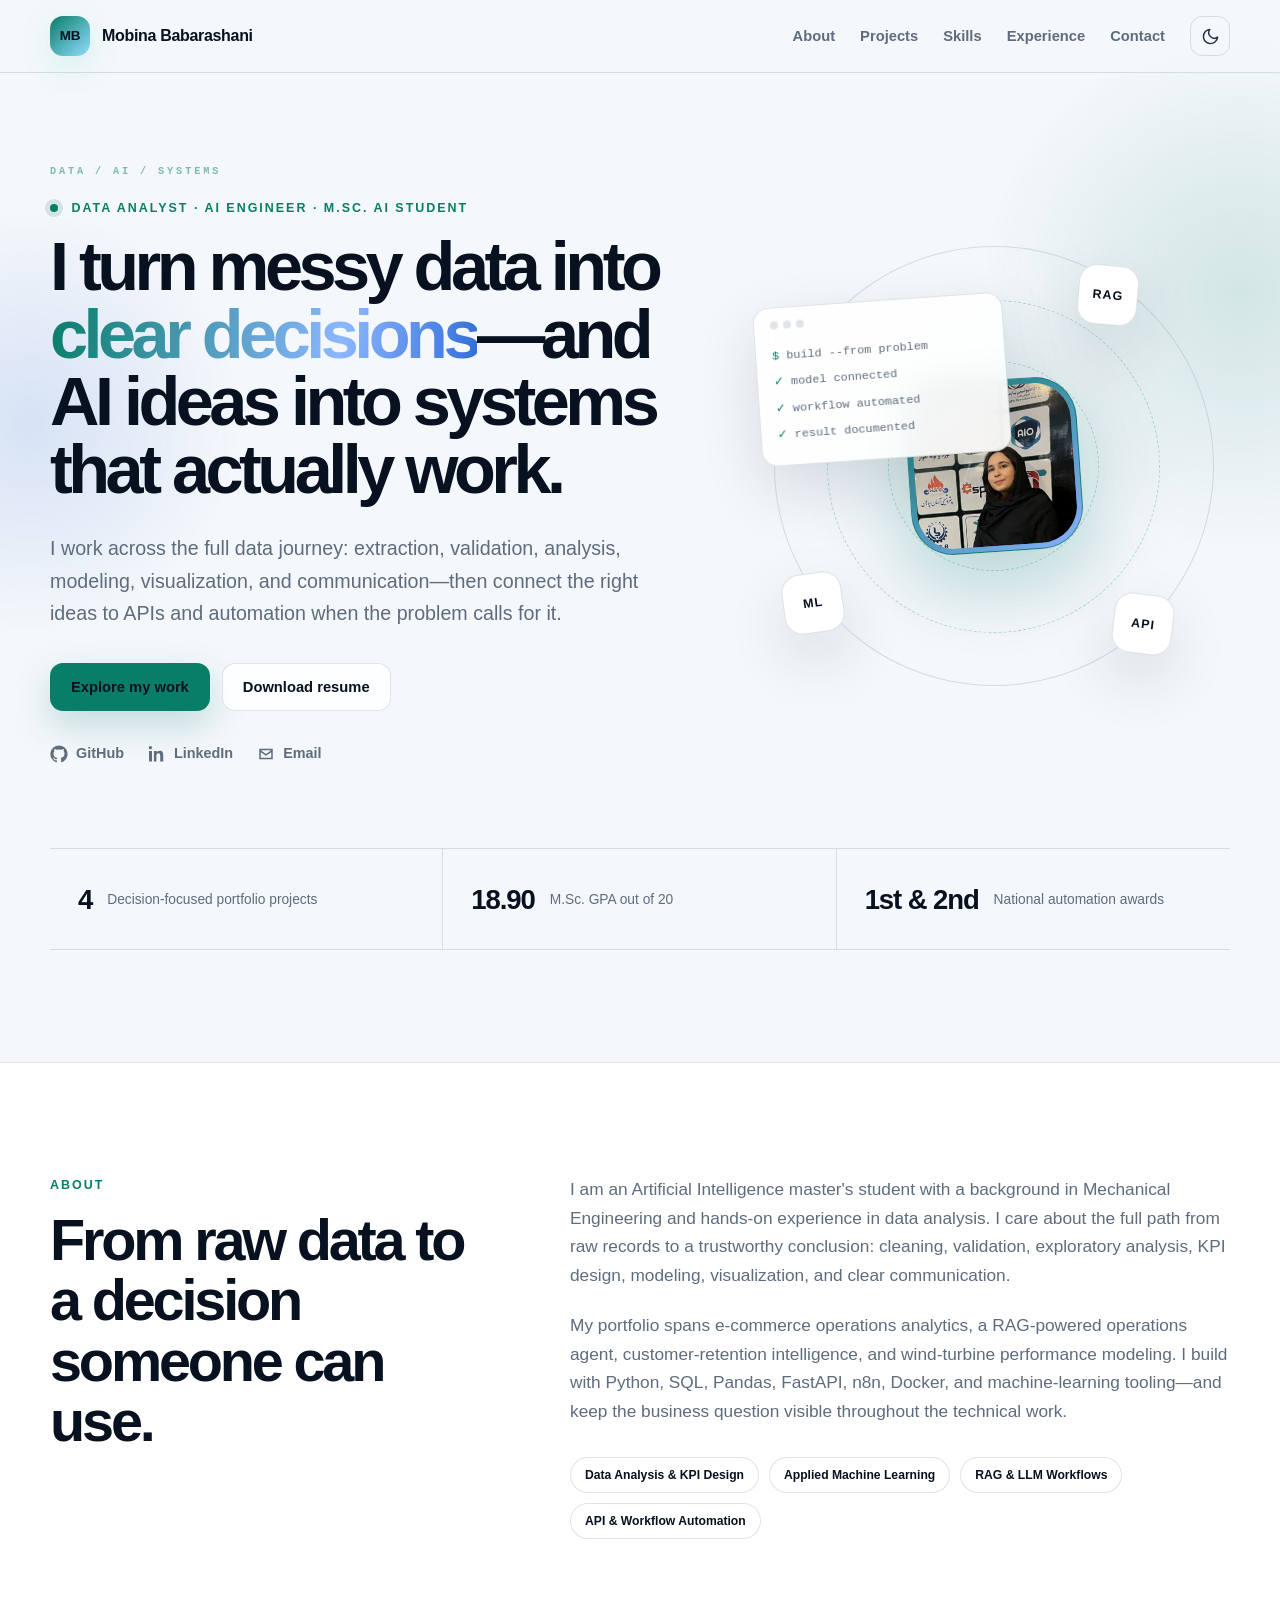
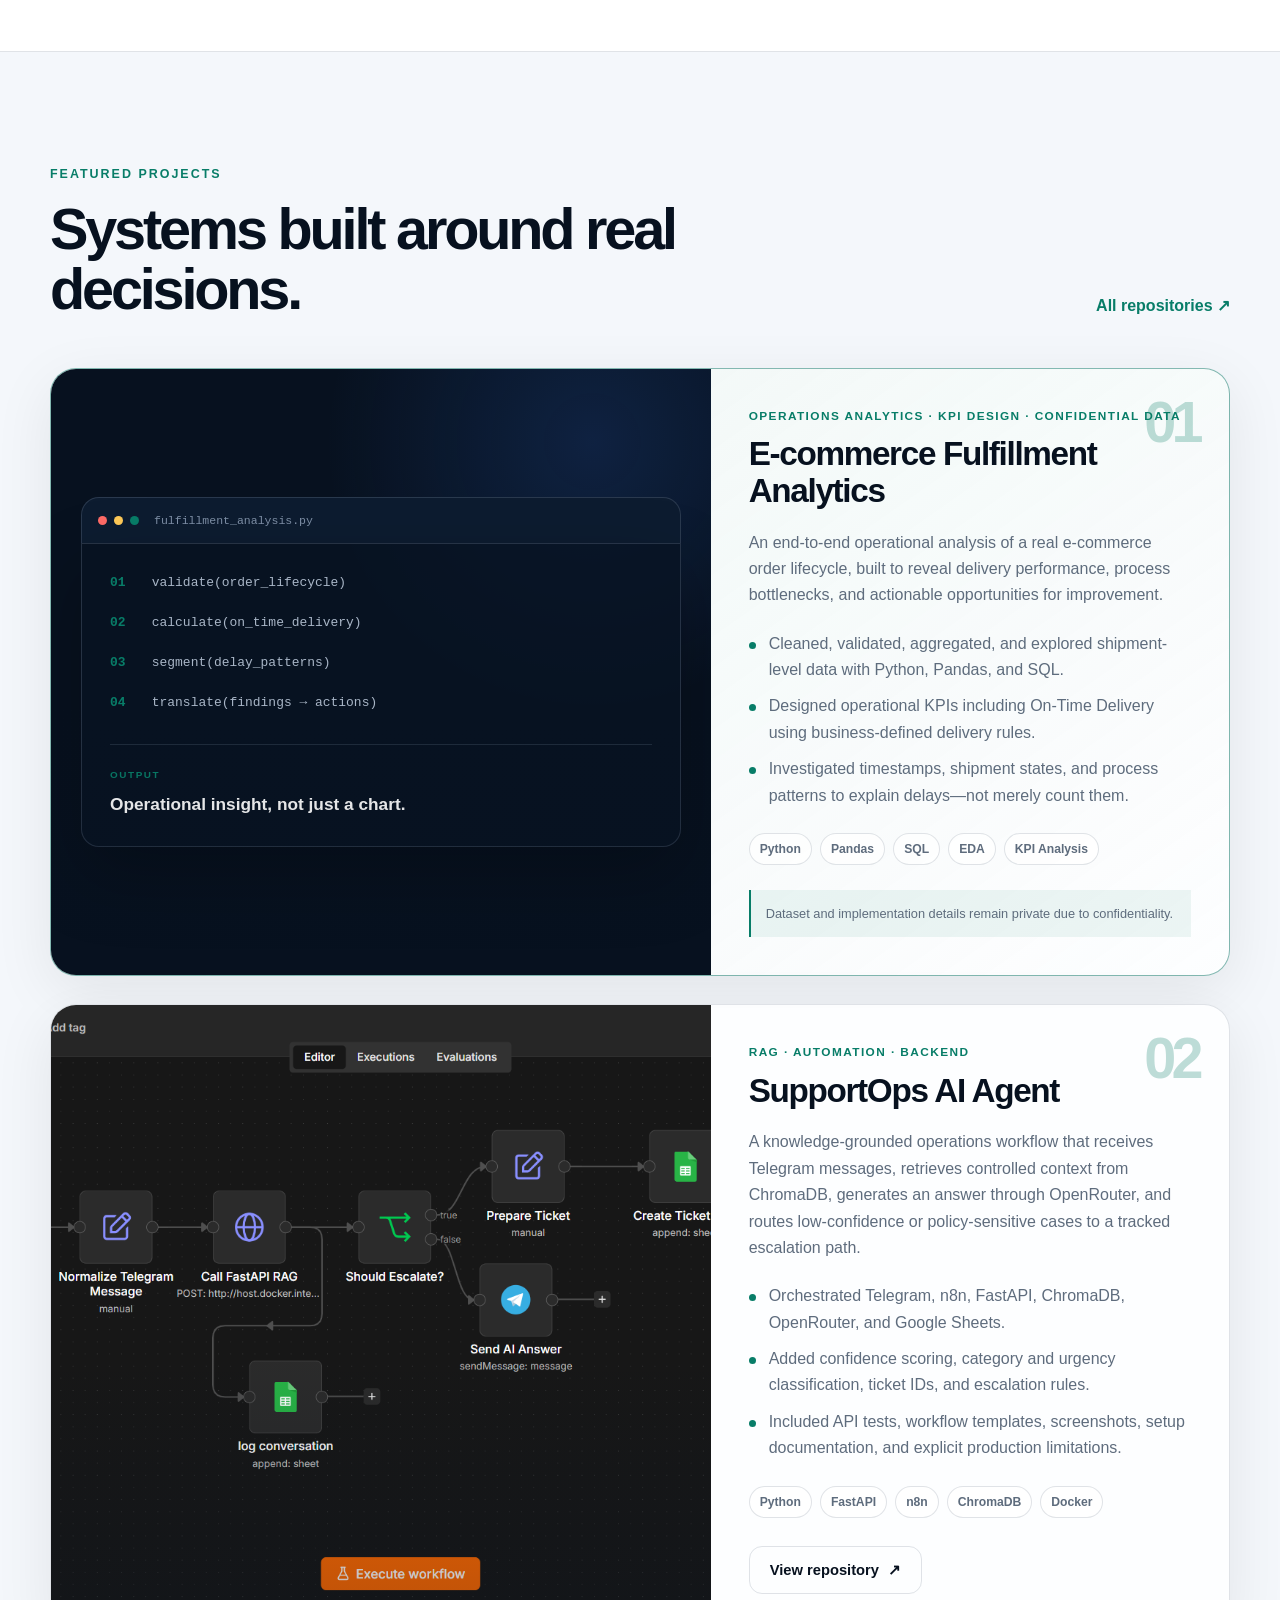
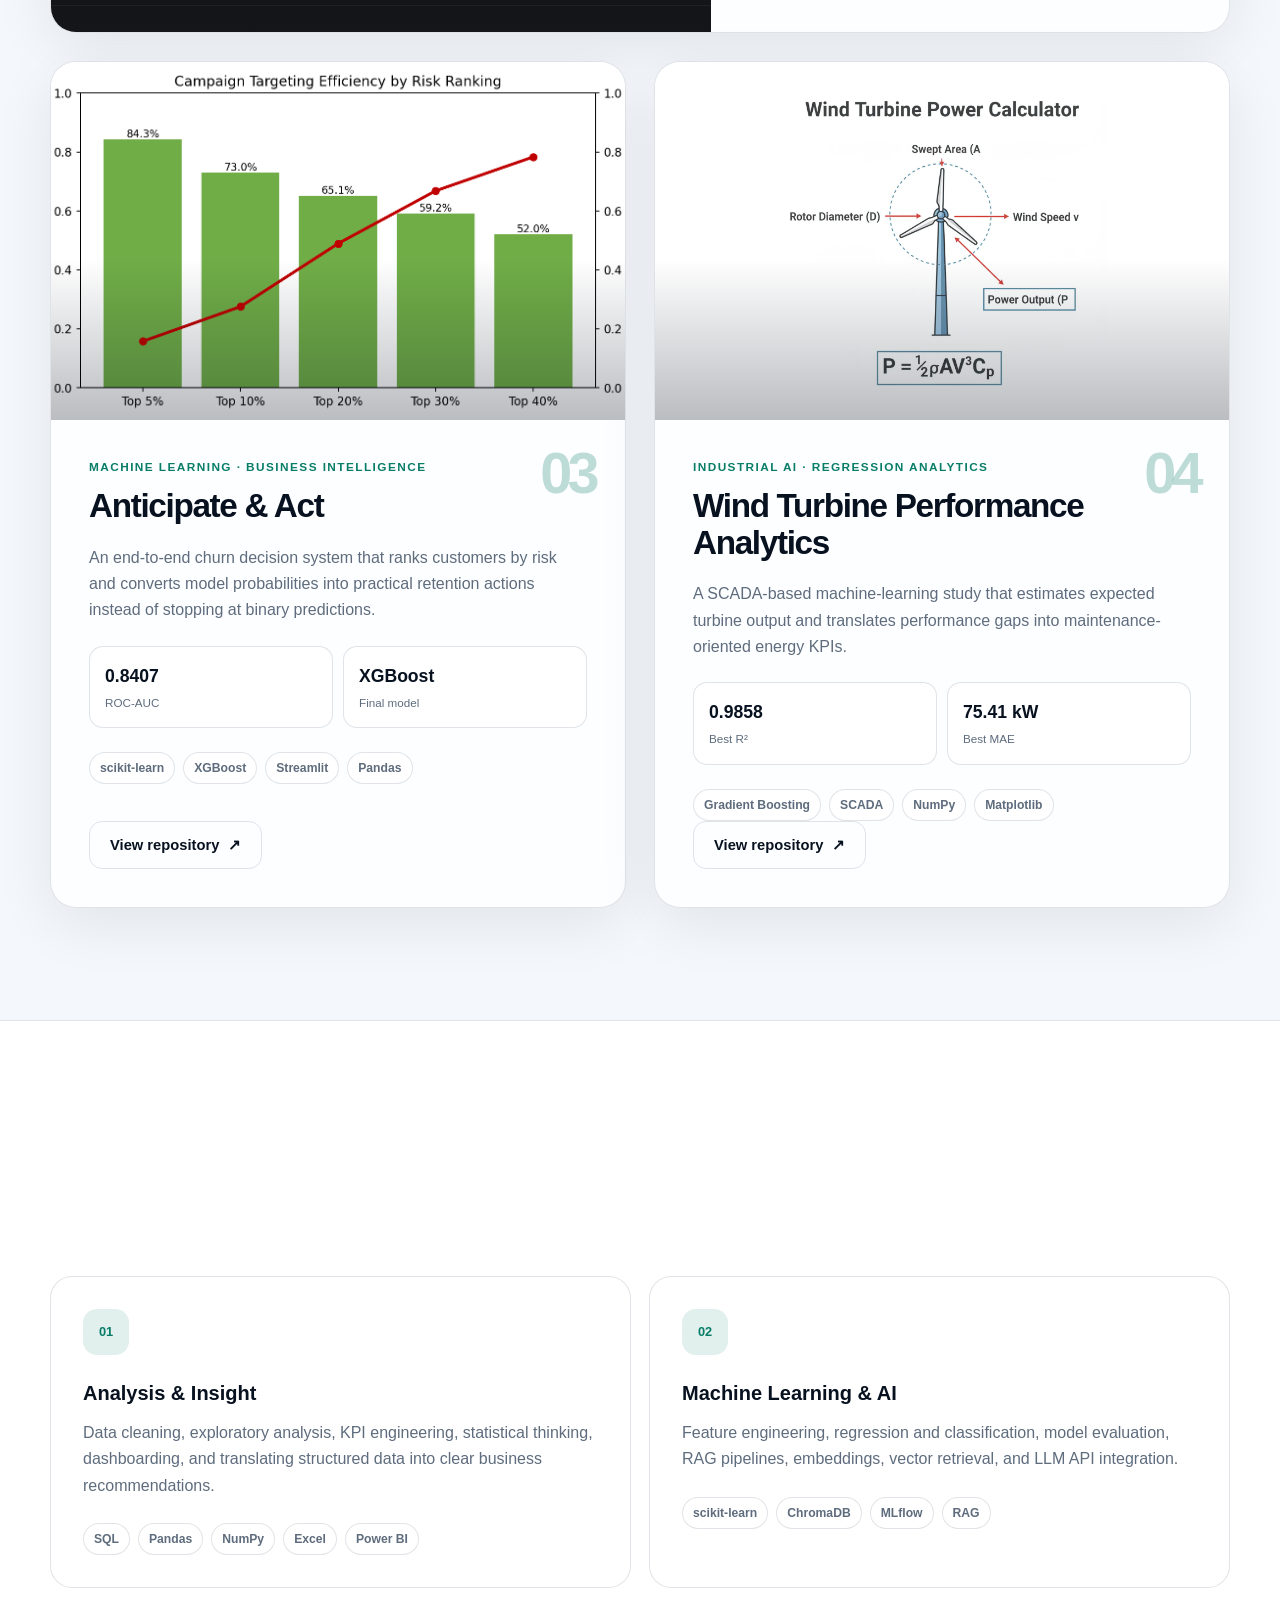
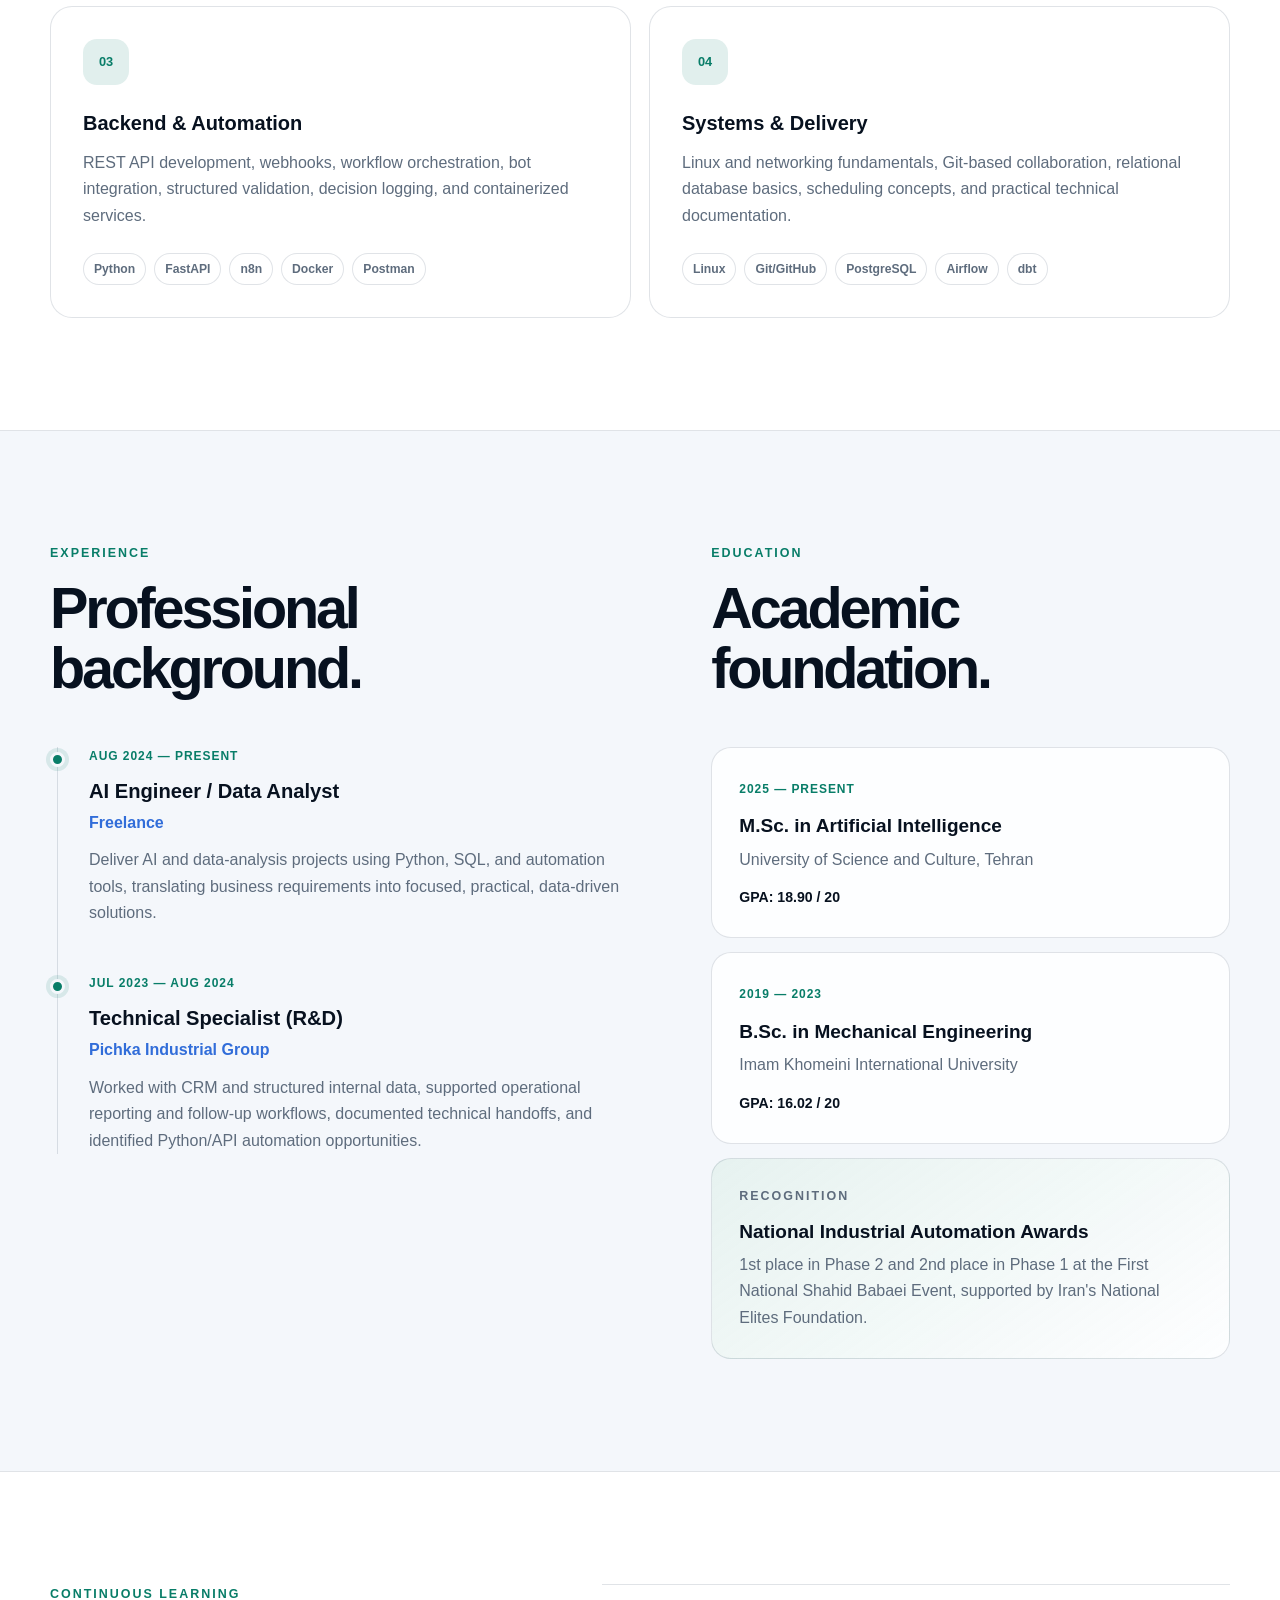
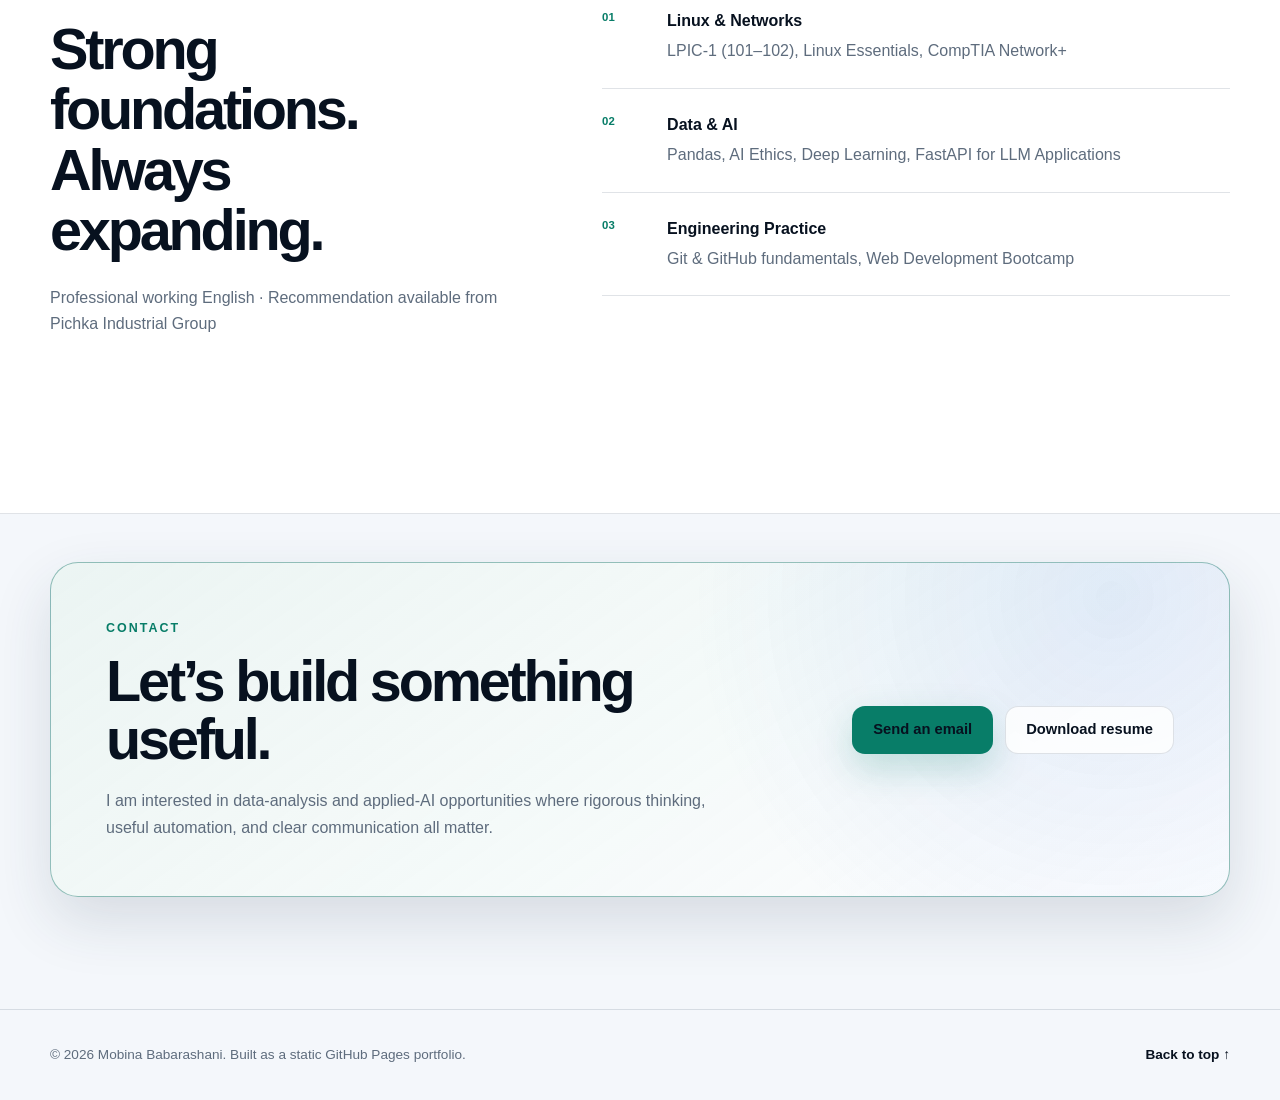
==== commit c20bc028: "Add files via upload" ====
--- a/index.html
+++ b/index.html
@@ -3,16 +3,16 @@
 <head>
   <meta charset="utf-8">
   <meta name="viewport" content="width=device-width, initial-scale=1">
-  <meta name="description" content="Portfolio of Mobina Babarashani, an AI Engineer focused on applied machine learning, RAG systems, API orchestration, and workflow automation.">
+  <meta name="description" content="Portfolio of Mobina Babarashani, a Data Analyst and AI Engineer turning complex data into clear decisions and useful systems.">
   <meta name="author" content="Mobina Babarashani">
   <meta name="theme-color" content="#07111f">
-  <meta property="og:title" content="Mobina Babarashani | AI Engineer">
-  <meta property="og:description" content="Applied machine learning, RAG systems, APIs, and workflow automation.">
+  <meta property="og:title" content="Mobina Babarashani | Data Analyst & AI Engineer">
+  <meta property="og:description" content="Data analysis, machine learning, RAG systems, APIs, and workflow automation.">
   <meta property="og:type" content="website">
   <meta property="og:url" content="https://mobinababarashani.github.io/">
   <meta property="og:image" content="https://mobinababarashani.github.io/assets/images/portfolio-preview.png">
   <meta name="twitter:card" content="summary_large_image">
-  <title>Mobina Babarashani | AI Engineer</title>
+  <title>Mobina Babarashani | Data Analyst & AI Engineer</title>
   <link rel="icon" href="assets/images/favicon.svg" type="image/svg+xml">
   <link rel="stylesheet" href="styles.css">
   <script type="application/ld+json">
@@ -20,7 +20,7 @@
     "@context": "https://schema.org",
     "@type": "Person",
     "name": "Mobina Babarashani",
-    "jobTitle": "AI Engineer",
+    "jobTitle": "Data Analyst and AI Engineer",
     "url": "https://mobinababarashani.github.io/",
     "email": "mailto:mobinababarashani@gmail.com",
     "sameAs": [
@@ -68,14 +68,14 @@
       <div class="hero-glow hero-glow-two" aria-hidden="true"></div>
       <div class="container hero-grid">
         <div class="hero-copy reveal">
-          <p class="eyebrow"><span class="status-dot"></span> AI Engineer & M.Sc. AI Student</p>
-          <h1>I build practical AI systems that connect <span>models, APIs, and automation.</span></h1>
+          <p class="eyebrow"><span class="status-dot"></span> Data Analyst · AI Engineer · M.Sc. AI Student</p>
+          <h1>I turn messy data into <span>clear decisions</span>—and AI ideas into systems that actually work.</h1>
           <p class="hero-lead">
-            My work focuses on applied machine learning, RAG pipelines, backend APIs, and workflow orchestration—turning business problems into working, documented technical systems.
+            I work across the full data journey: extraction, validation, analysis, modeling, visualization, and communication—then connect the right ideas to APIs and automation when the problem calls for it.
           </p>
           <div class="hero-actions">
             <a class="button button-primary" href="#projects">Explore my work</a>
-            <a class="button button-secondary" href="assets/files/Mobina-Babarashani-Resume.pdf" target="_blank" rel="noopener">View resume</a>
+            <a class="button button-secondary" href="assets/files/Mobina-Babarashani-Resume.docx" download>Download resume</a>
           </div>
           <div class="hero-links" aria-label="Social links">
             <a href="https://github.com/mobinababarashani" target="_blank" rel="noopener noreferrer">
@@ -108,7 +108,7 @@
       </div>
 
       <div class="container hero-metrics reveal">
-        <div><strong>3</strong><span>End-to-end portfolio systems</span></div>
+        <div><strong>4</strong><span>Decision-focused portfolio projects</span></div>
         <div><strong>18.90</strong><span>M.Sc. GPA out of 20</span></div>
         <div><strong>1st & 2nd</strong><span>National automation awards</span></div>
       </div>
@@ -118,20 +118,20 @@
       <div class="container two-column">
         <div class="section-heading reveal">
           <p class="eyebrow">About</p>
-          <h2>Engineering AI beyond the notebook.</h2>
+          <h2>From raw data to a decision someone can use.</h2>
         </div>
         <div class="about-copy reveal">
           <p>
-            I am an Artificial Intelligence master's student with a bachelor's degree in Mechanical Engineering. That combination shaped how I approach AI: I care about the model, but I also care about the system around it—data flow, APIs, automation, deployment constraints, and measurable business value.
+            I am an Artificial Intelligence master's student with a background in Mechanical Engineering and hands-on experience in data analysis. I care about the full path from raw records to a trustworthy conclusion: cleaning, validation, exploratory analysis, KPI design, modeling, visualization, and clear communication.
           </p>
           <p>
-            My portfolio includes a RAG-powered operations agent, a customer-retention decision system, and an industrial wind-turbine analytics project. I build with Python, FastAPI, SQL, n8n, Docker, and machine-learning tooling, and I document the reasoning, limitations, and operational workflow behind each project.
+            My portfolio spans e-commerce operations analytics, a RAG-powered operations agent, customer-retention intelligence, and wind-turbine performance modeling. I build with Python, SQL, Pandas, FastAPI, n8n, Docker, and machine-learning tooling—and keep the business question visible throughout the technical work.
           </p>
           <div class="focus-list">
+            <span>Data Analysis & KPI Design</span>
             <span>Applied Machine Learning</span>
-            <span>AI Automation</span>
             <span>RAG & LLM Workflows</span>
-            <span>Industrial Analytics</span>
+            <span>API & Workflow Automation</span>
           </div>
         </div>
       </div>
@@ -147,12 +147,40 @@
           <a class="text-link" href="https://github.com/mobinababarashani?tab=repositories" target="_blank" rel="noopener noreferrer">All repositories <span>↗</span></a>
         </div>
 
+        <article class="project project-featured project-data reveal">
+          <div class="project-media data-console" aria-label="E-commerce analytics workflow overview">
+            <div class="console-head"><span></span><span></span><span></span><code>fulfillment_analysis.py</code></div>
+            <div class="console-body">
+              <p><b>01</b> validate(order_lifecycle)</p>
+              <p><b>02</b> calculate(on_time_delivery)</p>
+              <p><b>03</b> segment(delay_patterns)</p>
+              <p><b>04</b> translate(findings → actions)</p>
+              <div class="console-result"><span>OUTPUT</span><strong>Operational insight, not just a chart.</strong></div>
+            </div>
+          </div>
+          <div class="project-content">
+            <div class="project-number">01</div>
+            <p class="project-type">Operations Analytics · KPI Design · Confidential Data</p>
+            <h3>E-commerce Fulfillment Analytics</h3>
+            <p>
+              An end-to-end operational analysis of a real e-commerce order lifecycle, built to reveal delivery performance, process bottlenecks, and actionable opportunities for improvement.
+            </p>
+            <ul class="project-points">
+              <li>Cleaned, validated, aggregated, and explored shipment-level data with Python, Pandas, and SQL.</li>
+              <li>Designed operational KPIs including On-Time Delivery using business-defined delivery rules.</li>
+              <li>Investigated timestamps, shipment states, and process patterns to explain delays—not merely count them.</li>
+            </ul>
+            <div class="tags"><span>Python</span><span>Pandas</span><span>SQL</span><span>EDA</span><span>KPI Analysis</span></div>
+            <p class="confidential-note">Dataset and implementation details remain private due to confidentiality.</p>
+          </div>
+        </article>
+
         <article class="project project-featured reveal">
           <div class="project-media">
             <img src="assets/images/supportops-workflow.png" alt="n8n workflow connecting Telegram, FastAPI, Google Sheets, and escalation logic" loading="lazy">
           </div>
           <div class="project-content">
-            <div class="project-number">01</div>
+            <div class="project-number">02</div>
             <p class="project-type">RAG · Automation · Backend</p>
             <h3>SupportOps AI Agent</h3>
             <p>
@@ -174,7 +202,7 @@
               <img src="assets/images/churn-campaign-lift.png" alt="Campaign targeting efficiency chart for customer churn risk ranking" loading="lazy">
             </div>
             <div class="project-content">
-              <div class="project-number">02</div>
+              <div class="project-number">03</div>
               <p class="project-type">Machine Learning · Business Intelligence</p>
               <h3>Anticipate & Act</h3>
               <p>
@@ -194,7 +222,7 @@
               <img src="assets/images/wind-turbine-power-calculator.webp" alt="Wind turbine power calculator diagram showing rotor diameter, swept area, wind speed, and power output" loading="lazy">
             </div>
             <div class="project-content">
-              <div class="project-number">03</div>
+              <div class="project-number">04</div>
               <p class="project-type">Industrial AI · Regression Analytics</p>
               <h3>Wind Turbine Performance Analytics</h3>
               <p>
@@ -221,27 +249,27 @@
         <div class="skills-grid">
           <article class="skill-card reveal">
             <div class="skill-icon">01</div>
-            <h3>AI & Data</h3>
-            <p>Machine-learning workflows, feature engineering, model evaluation, RAG pipelines, embeddings, vector retrieval, and LLM-based system design.</p>
-            <div class="tags"><span>Pandas</span><span>NumPy</span><span>scikit-learn</span><span>ChromaDB</span></div>
+            <h3>Analysis & Insight</h3>
+            <p>Data cleaning, exploratory analysis, KPI engineering, statistical thinking, dashboarding, and translating structured data into clear business recommendations.</p>
+            <div class="tags"><span>SQL</span><span>Pandas</span><span>NumPy</span><span>Excel</span><span>Power BI</span></div>
           </article>
           <article class="skill-card reveal">
             <div class="skill-icon">02</div>
-            <h3>Backend & Integration</h3>
-            <p>REST API development and service integration for model-backed applications, structured payloads, validation, and operational decision logic.</p>
-            <div class="tags"><span>Python</span><span>FastAPI</span><span>REST APIs</span><span>Postman</span></div>
+            <h3>Machine Learning & AI</h3>
+            <p>Feature engineering, regression and classification, model evaluation, RAG pipelines, embeddings, vector retrieval, and LLM API integration.</p>
+            <div class="tags"><span>scikit-learn</span><span>ChromaDB</span><span>MLflow</span><span>RAG</span></div>
           </article>
           <article class="skill-card reveal">
             <div class="skill-icon">03</div>
-            <h3>Automation & Systems</h3>
-            <p>Workflow orchestration, bot integration, logging, Linux fundamentals, networking diagnostics, version control, and containerized local demos.</p>
-            <div class="tags"><span>n8n</span><span>Docker</span><span>Linux</span><span>Git</span></div>
+            <h3>Backend & Automation</h3>
+            <p>REST API development, webhooks, workflow orchestration, bot integration, structured validation, decision logging, and containerized services.</p>
+            <div class="tags"><span>Python</span><span>FastAPI</span><span>n8n</span><span>Docker</span><span>Postman</span></div>
           </article>
           <article class="skill-card reveal">
             <div class="skill-icon">04</div>
-            <h3>Data & Operations</h3>
-            <p>SQL querying, aggregation, business-focused reporting, CRM-based operational data, and translating technical outputs for stakeholders.</p>
-            <div class="tags"><span>SQL</span><span>MySQL</span><span>Google Sheets</span><span>CRM</span></div>
+            <h3>Systems & Delivery</h3>
+            <p>Linux and networking fundamentals, Git-based collaboration, relational database basics, scheduling concepts, and practical technical documentation.</p>
+            <div class="tags"><span>Linux</span><span>Git/GitHub</span><span>PostgreSQL</span><span>Airflow</span><span>dbt</span></div>
           </article>
         </div>
       </div>
@@ -257,17 +285,17 @@
           <div class="timeline">
             <article class="timeline-item reveal">
               <div class="timeline-marker"></div>
+              <div class="timeline-time">Aug 2024 — Present</div>
+              <h3>AI Engineer / Data Analyst</h3>
+              <p class="timeline-place">Freelance</p>
+              <p>Deliver AI and data-analysis projects using Python, SQL, and automation tools, translating business requirements into focused, practical, data-driven solutions.</p>
+            </article>
+            <article class="timeline-item reveal">
+              <div class="timeline-marker"></div>
               <div class="timeline-time">Jul 2023 — Aug 2024</div>
               <h3>Technical Specialist (R&D)</h3>
               <p class="timeline-place">Pichka Industrial Group</p>
-              <p>Worked with CRM and structured internal data, prepared concise workflow documentation, coordinated technical and business requirements, and proposed Python-based automation ideas for repetitive processes.</p>
-            </article>
-            <article class="timeline-item reveal">
-              <div class="timeline-marker"></div>
-              <div class="timeline-time">Summer 2022</div>
-              <h3>Technical Intern — Measurement & Calibration</h3>
-              <p class="timeline-place">Laksar Company</p>
-              <p>Assisted precision calibration processes, investigated inconsistent results, and documented technical findings.</p>
+              <p>Worked with CRM and structured internal data, supported operational reporting and follow-up workflows, documented technical handoffs, and identified Python/API automation opportunities.</p>
             </article>
           </div>
         </div>
@@ -300,16 +328,31 @@
       </div>
     </section>
 
+    <section class="section section-muted" id="credentials">
+      <div class="container credentials-layout">
+        <div class="section-heading reveal">
+          <p class="eyebrow">Continuous learning</p>
+          <h2>Strong foundations. Always expanding.</h2>
+          <p class="credentials-intro">Professional working English · Recommendation available from Pichka Industrial Group</p>
+        </div>
+        <div class="credential-list reveal">
+          <div><span>01</span><p><strong>Linux & Networks</strong>LPIC-1 (101–102), Linux Essentials, CompTIA Network+</p></div>
+          <div><span>02</span><p><strong>Data & AI</strong>Pandas, AI Ethics, Deep Learning, FastAPI for LLM Applications</p></div>
+          <div><span>03</span><p><strong>Engineering Practice</strong>Git & GitHub fundamentals, Web Development Bootcamp</p></div>
+        </div>
+      </div>
+    </section>
+
     <section class="section contact-section" id="contact">
       <div class="container contact-card reveal">
         <div>
           <p class="eyebrow">Contact</p>
           <h2>Let’s build something useful.</h2>
-          <p>I am interested in opportunities involving applied AI, machine learning, intelligent automation, and API-driven systems.</p>
+          <p>I am interested in data-analysis and applied-AI opportunities where rigorous thinking, useful automation, and clear communication all matter.</p>
         </div>
         <div class="contact-actions">
           <a class="button button-primary" href="mailto:mobinababarashani@gmail.com">Send an email</a>
-          <a class="button button-secondary" href="assets/files/Mobina-Babarashani-Resume.pdf" download>Download resume</a>
+          <a class="button button-secondary" href="assets/files/Mobina-Babarashani-Resume.docx" download>Download resume</a>
         </div>
       </div>
     </section>
--- a/styles.css
+++ b/styles.css
@@ -292,3 +292,32 @@
 /* User-supplied wind turbine diagram: preserve the full square illustration. */
 .project-card:last-child .project-media { background: #ffffff; }
 .project-card:last-child .project-media img { object-fit: contain; padding: 14px; background: #ffffff; }
+
+/* 2026 portfolio refresh */
+.hero h1 { font-size: clamp(3rem, 5.35vw, 5.65rem); }
+.hero-copy { position: relative; }
+.hero-copy::before { content: "DATA / AI / SYSTEMS"; display: block; margin-bottom: 22px; color: color-mix(in srgb, var(--accent) 50%, transparent); font: 700 .64rem/1 "SFMono-Regular", Consolas, monospace; letter-spacing: .28em; }
+.hero-lead { max-width: 740px; }
+.project-data { border-color: color-mix(in srgb, var(--accent) 42%, var(--border)); background: linear-gradient(145deg, color-mix(in srgb, var(--accent) 7%, var(--surface-solid)), var(--surface)); }
+.data-console { min-height: 520px; padding: 30px; display: flex; flex-direction: column; justify-content: center; background: radial-gradient(circle at 82% 12%, color-mix(in srgb, var(--accent-blue) 18%, transparent), transparent 35%), #07111f; }
+.console-head { display: flex; align-items: center; gap: 7px; padding: 13px 16px; border: 1px solid rgba(158,177,199,.2); border-bottom: 0; border-radius: 18px 18px 0 0; background: #0d1c30; }
+.console-head span { width: 9px; height: 9px; border-radius: 50%; background: #ff6b67; }
+.console-head span:nth-child(2) { background: #ffca58; }
+.console-head span:nth-child(3) { background: var(--accent); }
+.console-head code { margin-left: 8px; color: #7f90a7; font-size: .72rem; }
+.console-body { padding: 28px; border: 1px solid rgba(158,177,199,.2); border-radius: 0 0 18px 18px; background: rgba(8,20,35,.78); box-shadow: 0 28px 70px rgba(0,0,0,.25); }
+.console-body p { margin: 0 0 18px; color: #a9b6c7; font: 500 .81rem/1.7 "SFMono-Regular", Consolas, monospace; }
+.console-body p b { display: inline-block; width: 34px; color: var(--accent); }
+.console-result { margin-top: 30px; padding-top: 22px; border-top: 1px solid rgba(158,177,199,.16); }
+.console-result span { display: block; margin-bottom: 7px; color: var(--accent); font-size: .62rem; font-weight: 900; letter-spacing: .16em; }
+.console-result strong { color: #fff; font-size: 1.08rem; }
+.confidential-note { margin-top: 25px !important; padding: 13px 15px; border-left: 2px solid var(--accent); background: color-mix(in srgb, var(--accent) 7%, transparent); font-size: .8rem; }
+.credentials-layout { display: grid; grid-template-columns: .85fr 1.15fr; gap: 88px; align-items: start; }
+.credentials-intro { max-width: 520px; margin-top: 24px; color: var(--text-muted); }
+.credential-list { border-top: 1px solid var(--border); }
+.credential-list>div { display: grid; grid-template-columns: 45px 1fr; gap: 20px; padding: 23px 0; border-bottom: 1px solid var(--border); }
+.credential-list span { color: var(--accent); font-size: .71rem; font-weight: 900; }
+.credential-list p { margin: 0; color: var(--text-muted); }
+.credential-list strong { display: block; margin-bottom: 4px; color: var(--heading); font-size: 1rem; }
+@media (max-width: 980px) { .credentials-layout { grid-template-columns: 1fr; gap: 12px; } .data-console { min-height: 390px; } }
+@media (max-width: 760px) { .hero h1 { font-size: clamp(2.7rem, 13vw, 4.35rem); } .data-console { min-height: 330px; padding: 16px; } .console-body { padding: 20px; } }
